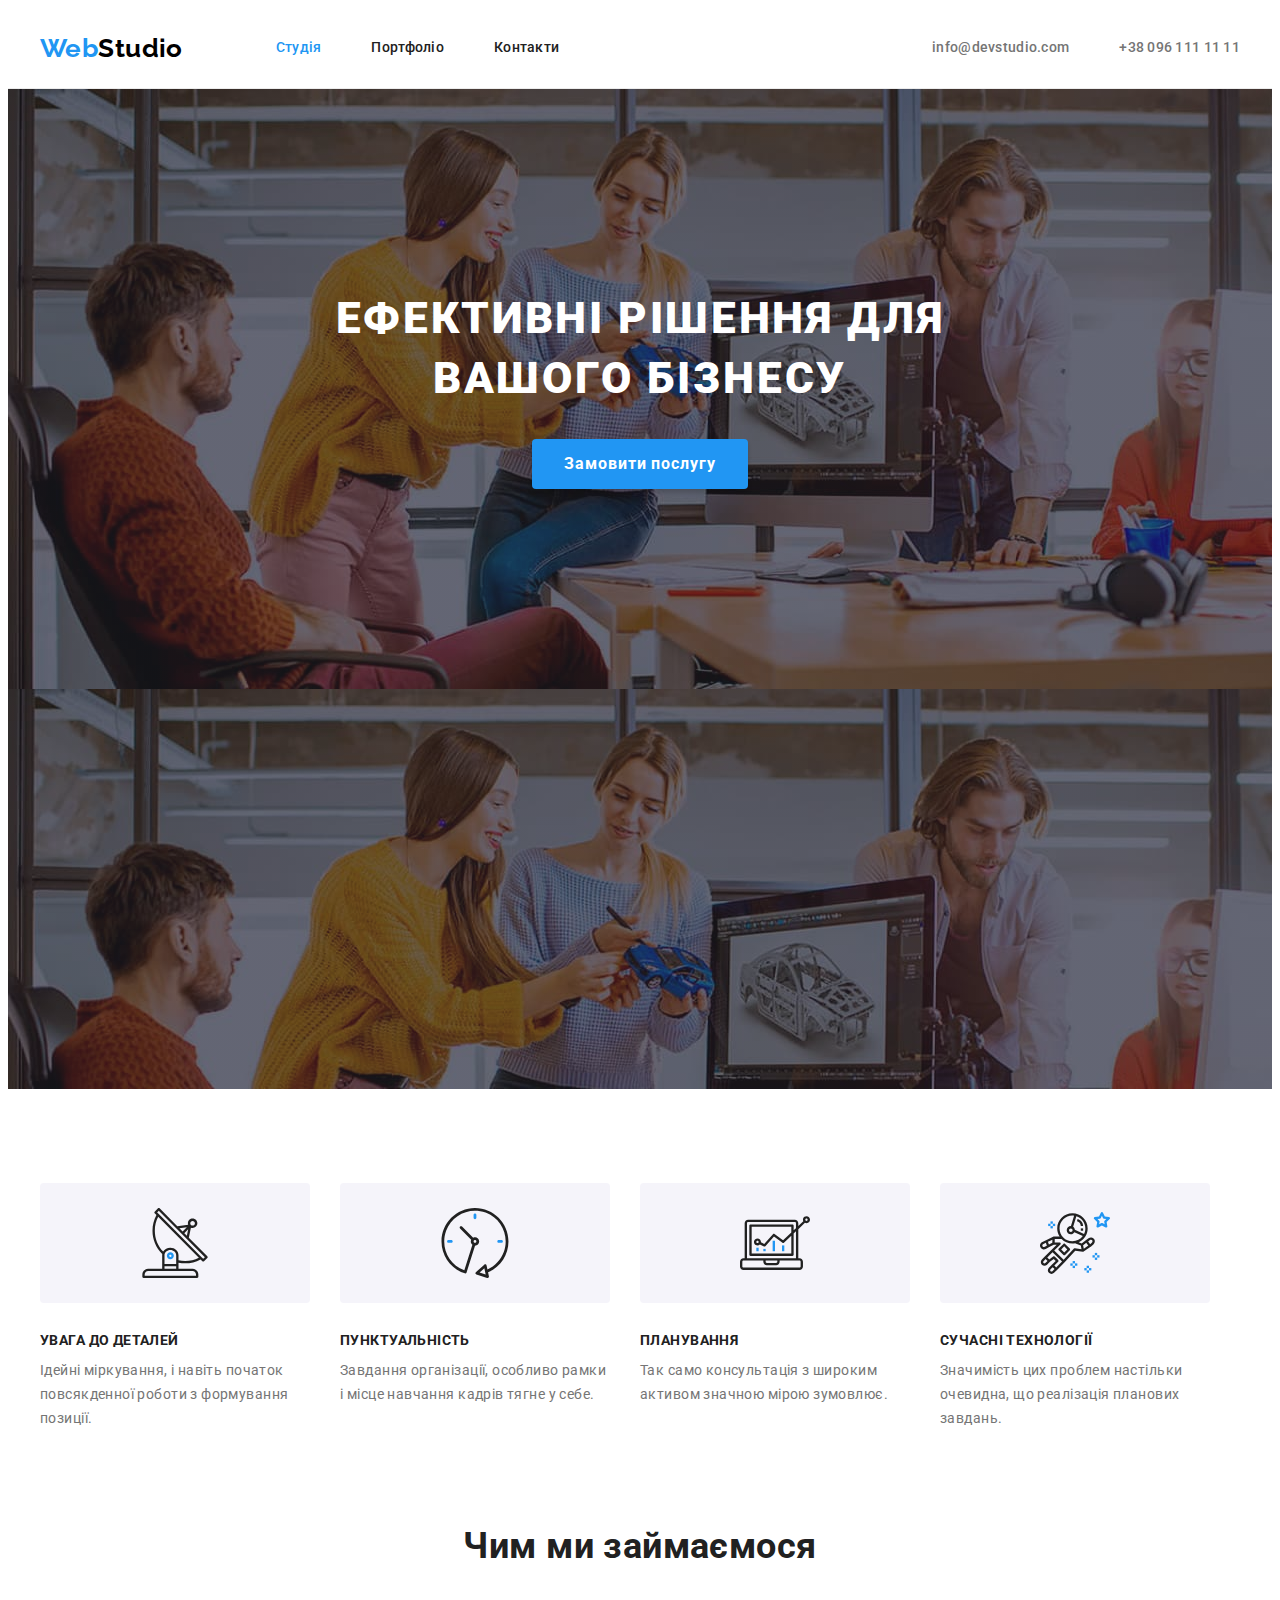
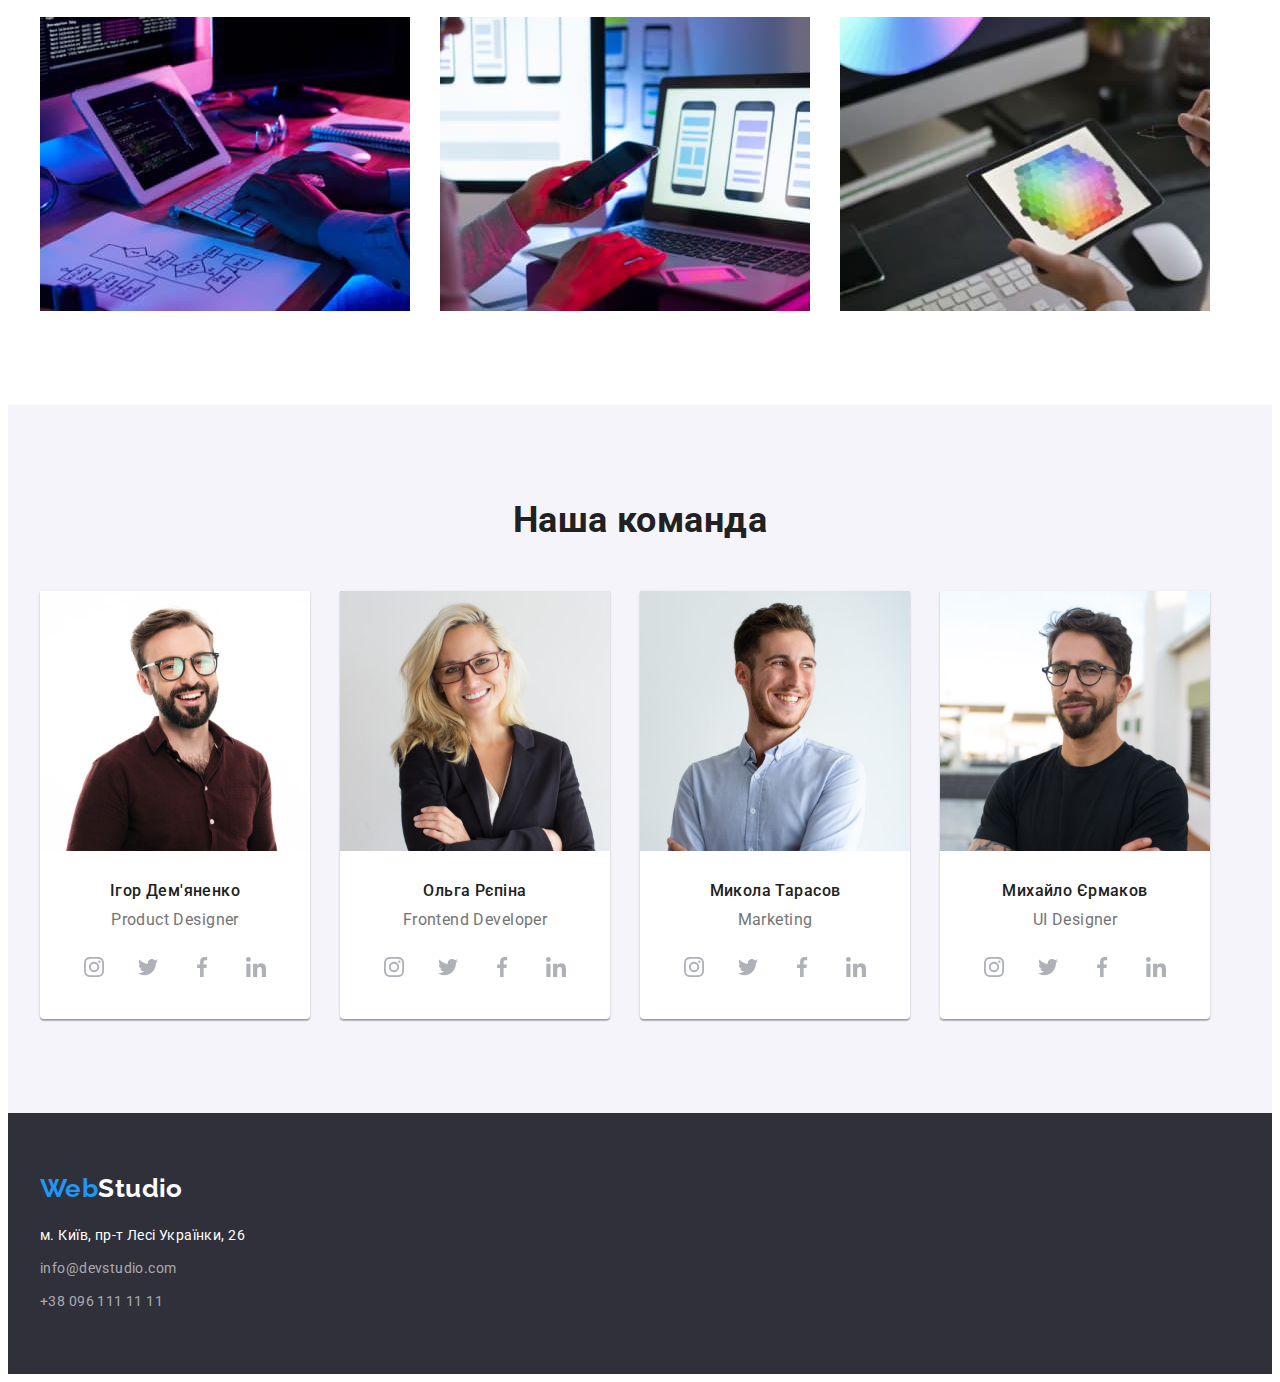
==== index.html @ f14f0160 "icon" ====
<!DOCTYPE html>
<html lang="uk">
  <head>
    <meta charset="UTF-8" />
    <meta http-equiv="X-UA-Compatible" content="IE=edge" />
    <meta name="viewport" content="width=device-width, initial-scale=1.0" />
    <title>Document</title>
    <link rel="preconnect" href="https://fonts.googleapis.com" />
    <link rel="preconnect" href="https://fonts.gstatic.com" crossorigin />
    <link
      href="https://fonts.googleapis.com/css2?family=Raleway:wght@700&family=Roboto:wght@400;500;700;900&display=swap"
      rel="stylesheet"
    />
    <link
      rel="stylesheet"
      href="https://cdnjs.cloudflare.com/ajax/libs/modern-normalize/1.1.0/modern-normalize.min.css"
      integrity="sha512-wpPYUAdjBVSE4KJnH1VR1HeZfpl1ub8YT/NKx4PuQ5NmX2tKuGu6U/JRp5y+Y8XG2tV+wKQpNHVUX03MfMFn9Q=="
      crossorigin="anonymous"
      referrerpolicy="no-referrer"
    />
    <link rel="stylesheet" href="./css/style.css" />
  </head>
  <body>
    <!-- Шапка сайта -->
    <header class="header">
      <div class="container main-nav">
        <a href="./index.html" class="logo link">Web<span class="logo-part">Studio</span></a>
        <nav class="header-navigation">
          <ul class="header-nav list">
            <li class="item"><a href="./index.html" class="nav-link link current">Студія</a></li>
            <li class="item"><a href="./portfolio.html" class="nav-link link">Портфоліо</a></li>
            <li class="item"><a href="" class="nav-link link">Контакти</a></li>
          </ul>
        </nav>
        <ul class="header-contact list">
          <li class="item">
            <a href="mailto:info@devstudio.com" class="link">info@devstudio.com</a>
          </li>
          <li class="item">
            <a href="tel:+380961111111" class="link">+38 096 111 11 11</a>
          </li>
        </ul>
      </div>
    </header>
    <!-- Основний контент -->
    <main>
      <!-- Герой -->
      <section class="section hero">
        <div class="container">
          <h1 class="hero-title">Ефективні рішення для вашого бізнесу</h1>
          <button type="button" class="hero-btn">Замовити послугу</button>
        </div>
      </section>
      <!-- Преимущества -->
      <section class="section advantage">
        <div class="container">
          <h2 class="visually-hidden">Переваги</h2>
          <ul class="list">
            <li class="item">
              <h3 class="advantage-item">Увага до деталей</h3>
              <p class="advantage-text">
                Ідейні міркування, і навіть початок повсякденної роботи з формування позиції.
              </p>
            </li>
            <li class="item">
              <h3 class="advantage-item">Пунктуальність</h3>
              <p class="advantage-text">
                Завдання організації, особливо рамки і місце навчання кадрів тягне у себе.
              </p>
            </li>
            <li class="item">
              <h3 class="advantage-item">Планування</h3>
              <p class="advantage-text">
                Так само консультація з широким активом значною мірою зумовлює.
              </p>
            </li>
            <li class="item">
              <h3 class="advantage-item">Сучасні технології</h3>
              <p class="advantage-text">
                Значимість цих проблем настільки очевидна, що реалізація планових завдань.
              </p>
            </li>
          </ul>
        </div>
      </section>
      <!-- Чим ми займаємося -->
      <section class="section activity">
        <div class="container">
          <h2 class="section-title">Чим ми займаємося</h2>
          <ul class="list">
            <li>
              <img src="./images/box1.jpg" alt="Людина за компьютером пише код " width="370" />
            </li>
            <li>
              <img
                src="./images/box2.jpg"
                alt="Людина за компьютром зі смртфоном розробляє мобільний додаток"
                width="370"
              />
            </li>
            <li>
              <img src="./images/box3.jpg" alt="Людина працює на планшеті" width="370" />
            </li>
          </ul>
        </div>
      </section>
      <!-- Наша команда -->
      <section class="section team">
        <div class="container">
          <h2 class="section-title">Наша команда</h2>
          <ul class="team-list list">
            <li class="team-item">
              <img src="./images/img1.jpg" alt="Фото Ігоря Дем'яненко" width="270" />
              <div class="card">
                <h3 class="team-title">Ігор Дем'яненко</h3>
                <p lang="en" class="team-text">Product Designer</p>
                <ul class="team-soc-list list">
                  <li class="team-soc-item">
                    <a class="team-soc-link" href=""
                      ><svg class="team-soc-icon" width="20" height="20">
                        <use href="./images/symbol-defs.svg#icon-instagram"></use></svg
                    ></a>
                  </li>
                  <li class="team-soc-item">
                    <a class="team-soc-link" href=""
                      ><svg class="team-soc-icon" width="20" height="20">
                        <use href="./images/symbol-defs.svg#icon-twitter"></use></svg
                    ></a>
                  </li>
                  <li class="team-soc-item">
                    <a class="team-soc-link" href=""
                      ><svg class="team-soc-icon" width="20" height="20">
                        <use href="./images/symbol-defs.svg#icon-facebook"></use></svg
                    ></a>
                  </li>
                  <li class="team-soc-item">
                    <a class="team-soc-link" href=""
                      ><svg class="team-soc-icon" width="20" height="20">
                        <use href="./images/symbol-defs.svg#icon-linkedin"></use></svg
                    ></a>
                  </li>
                </ul>
              </div>
            </li>
            <li class="team-item">
              <img src="./images/img2.jpg" alt="Фото Ольга Рєпіна" width="270" />
              <div class="card">
                <h3 class="team-title">Ольга Рєпіна</h3>
                <p lang="en" class="team-text">Frontend Developer</p>
                <ul class="team-soc-list list">
                  <li class="team-soc-item">
                    <a class="team-soc-link" href=""
                      ><svg class="team-soc-icon" width="20" height="20">
                        <use href="./images/symbol-defs.svg#icon-instagram"></use></svg
                    ></a>
                  </li>
                  <li class="team-soc-item">
                    <a class="team-soc-link" href=""
                      ><svg class="team-soc-icon" width="20" height="20">
                        <use href="./images/symbol-defs.svg#icon-twitter"></use></svg
                    ></a>
                  </li>
                  <li class="team-soc-item">
                    <a class="team-soc-link" href=""
                      ><svg class="team-soc-icon" width="20" height="20">
                        <use href="./images/symbol-defs.svg#icon-facebook"></use></svg
                    ></a>
                  </li>
                  <li class="team-soc-item">
                    <a class="team-soc-link" href=""
                      ><svg class="team-soc-icon" width="20" height="20">
                        <use href="./images/symbol-defs.svg#icon-linkedin"></use></svg
                    ></a>
                  </li>
                </ul>
              </div>
            </li>
            <li class="team-item">
              <img src="./images/img3.jpg" alt="Фото Микола Тарасов" width="270" />
              <div class="card">
                <h3 class="team-title">Микола Тарасов</h3>
                <p lang="en" class="team-text">Marketing</p>
                <ul class="team-soc-list list">
                  <li class="team-soc-item">
                    <a class="team-soc-link" href=""
                      ><svg class="team-soc-icon" width="20" height="20">
                        <use href="./images/symbol-defs.svg#icon-instagram"></use></svg
                    ></a>
                  </li>
                  <li class="team-soc-item">
                    <a class="team-soc-link" href=""
                      ><svg class="team-soc-icon" width="20" height="20">
                        <use href="./images/symbol-defs.svg#icon-twitter"></use></svg
                    ></a>
                  </li>
                  <li class="team-soc-item">
                    <a class="team-soc-link" href=""
                      ><svg class="team-soc-icon" width="20" height="20">
                        <use href="./images/symbol-defs.svg#icon-facebook"></use></svg
                    ></a>
                  </li>
                  <li class="team-soc-item">
                    <a class="team-soc-link" href=""
                      ><svg class="team-soc-icon" width="20" height="20">
                        <use href="./images/symbol-defs.svg#icon-linkedin"></use></svg
                    ></a>
                  </li>
                </ul>
              </div>
            </li>
            <li class="team-item">
              <img src="./images/img4.jpg" alt="Фото Михайло Єрмаков" width="270" />
              <div class="card">
                <h3 class="team-title">Михайло Єрмаков</h3>
                <p lang="en" class="team-text">UI Designer</p>
                <ul class="team-soc-list list">
                  <li class="team-soc-item">
                    <a class="team-soc-link" href=""
                      ><svg class="team-soc-icon" width="20" height="20">
                        <use href="./images/symbol-defs.svg#icon-instagram"></use></svg
                    ></a>
                  </li>
                  <li class="team-soc-item">
                    <a class="team-soc-link" href=""
                      ><svg class="team-soc-icon" width="20" height="20">
                        <use href="./images/symbol-defs.svg#icon-twitter"></use></svg
                    ></a>
                  </li>
                  <li class="team-soc-item">
                    <a class="team-soc-link" href=""
                      ><svg class="team-soc-icon" width="20" height="20">
                        <use href="./images/symbol-defs.svg#icon-facebook"></use></svg
                    ></a>
                  </li>
                  <li class="team-soc-item">
                    <a class="team-soc-link" href=""
                      ><svg class="team-soc-icon" width="20" height="20">
                        <use href="./images/symbol-defs.svg#icon-linkedin"></use></svg
                    ></a>
                  </li>
                </ul>
              </div>
            </li>
          </ul>
        </div>
      </section>
    </main>
    <!-- Футер -->
    <footer class="footer">
      <div class="container">
        <a href="./index.html" class="logo link">Web<span class="footer-logo-part">Studio</span></a>
        <address class="footer-addres">
          <ul class="footer-list list">
            <li class="footer-item">
              <a
                href="https://www.google.com/maps/d/u/0/viewer?mid=10uSM3H-mIU3GznYo2szRIEphczw&hl=en_US&ll=50.42732700000001%2C30.538092&z=17"
                target="_blank"
                rel="noopener noreferrer"
                class="link footer-adress"
                >м. Київ, пр-т Лесі Українки, 26</a
              >
            </li>
            <li class="footer-item">
              <a href="mailto:info@devstudio.com" class="link footer-mail">info@devstudio.com</a>
            </li>
            <li class="footer-item">
              <a href="tel:+380961111111" class="link footer-tel">+38 096 111 11 11</a>
            </li>
          </ul>
        </address>
      </div>
    </footer>
  </body>
</html>
---- css/style.css ----
:root {
  --primary-text-color: #212121;
  --text-color: #757575;
  --accent-color: #2196f3;
  --primary-white-color: #ffffff;
  --main-background: #ffffff;
  --page-background: #2f303a;
  --secondary-background: #f5f4fa;
  --logo-part-color: #000000;
  --background-button: #188ce8;
}

body {
  font-family: Roboto, sans-serif;
  font-size: 14px;
  letter-spacing: 0.03em;
  color: var(--primary-text-color);
  background: var(--main-background-);
}

/* Сброс */

h1,
h2,
h3,
h4,
h5,
h6,
p,
ul {
  margin: 0;
}

ul {
  padding-left: 0;
}
img {
  display: block;
  max-width: 100%;
  height: auto;
}

address {
  font-style: normal;
}

button {
  display: block;
  cursor: pointer;
  border: none;
  border-radius: 4px;
}

.section {
  padding-top: 94px;
  padding-bottom: 94px;
}

.container {
  width: 1200px;
  padding: 0 15px;
  margin: 0 auto;
  /* outline: 2px solid red; */
}

.link {
  text-decoration: none;
  //color: inherit;
}
.list {
  list-style: none;
  padding-left: 0;
  margin: 0;
}

/* Header */
.header {
  border-bottom: 1px solid #ececec;
}

.main-nav {
  display: flex;
  align-items: center;
}

.logo {
  font-family: 'Raleway';
  font-weight: 700;
  font-size: 26px;
  line-height: 1.19;
  color: var(--accent-color);
}
.logo-part {
  color: var(--logo-part-color);
}

.header-navigation {
  margin-left: 93px;
}

.header-nav {
  display: flex;
}

.nav-link {
  display: block;
  padding-top: 32px;
  padding-bottom: 32px;
  font-family: inherit;
  font-weight: 500;
  font-size: 14px;
  line-height: 1.14;
  letter-spacing: 0.02em;
  color: var(--primary-text-color);
}

.header-nav .item + .item {
  margin-left: 50px;
}

.nav-link:hover,
.nav-link:focus {
  color: var(--accent-color);
}
.header-contact .link:hover,
.header-contact .link:focus {
  color: var(--accent-color);
}

.current {
  color: var(--accent-color);
}

.header-contact {
  display: flex;
  margin-left: auto;
}

.header-contact .item + .item {
  margin-left: 50px;
}

.header-contact .link {
  display: block;
  padding-top: 32px;
  padding-bottom: 32px;
  font-family: inherit;
  font-weight: 500;
  /* font-size: 14px; */
  line-height: 1.14;
  letter-spacing: 0.02em;
  color: var(--text-color);
}
/* Hero */
.hero {
  max-width: 1600px;
  height: 600px;
  margin-left: auto;
  margin-right: auto;

  padding-top: 200px;
  padding-bottom: 200px;

  background: var(--page-background);
  background-image: linear-gradient(rgba(47, 48, 58, 0.4), rgba(47, 48, 58, 0.4)),
    url(../images/hero-background.jpg);

  text-align: center;
}

.hero-title {
  margin-right: auto;
  margin-left: auto;
  font-weight: 900;
  font-size: 44px;
  line-height: 1.36;
  text-align: center;
  letter-spacing: 0.06em;
  text-transform: uppercase;
  color: var(--primary-white-color);
  margin-bottom: 30px;
  max-width: 696px;
}
.hero-btn {
  margin-right: auto;
  margin-left: auto;
  font-family: inherit;
  font-weight: 700;
  font-size: 16px;
  line-height: 1.88;
  display: flex;
  align-items: center;
  text-align: center;
  letter-spacing: 0.06em;
  color: var(--primary-white-color);
  background: var(--accent-color);
  cursor: pointer;
  box-shadow: 0px 4px 4px rgba(0, 0, 0, 0.15);
  border-radius: 4px;
  border-style: none;
  padding: 10px 32px;
}

.hero-btn:hover,
.hero-btn:focus {
  background-color: var(--background-button);
}

/* Main */
.section-title {
  font-weight: 700;
  font-size: 36px;
  line-height: 1.17x;
  text-align: center;
  color: var(--primary-text-color);
  /* padding-top: 94px; */
  margin-bottom: 50px;
}

/* Преимущества */
.advantage {
  padding-top: 94px;
  padding-bottom: 94px;
}

.visually-hidden {
  position: absolute;
  white-space: nowrap;
  width: 1px;
  height: 1px;
  overflow: hidden;
  border: 0;
  padding: 0;
  clip: rect(0 0 0 0);
  clip-path: inset(50%);
  margin: -1px;
}

.advantage .list {
  display: flex;
  gap: 30px;
}

.advantage .item {
  max-width: 270px;
}

.advantage .item::before {
  display: block;
  content: '';
  height: 120px;
  /* outline: 2px solid red; */
  background: #f5f4fa;
  background-position: center;
  background-size: contain;
  border-radius: 4px;
  margin-bottom: 30px;
}

.advantage .item:nth-child(1)::before {
  background-image: url(..//images/advantage1.svg);
}

.advantage .item:nth-child(2)::before {
  background-image: url(..//images/advantage2.svg);
}

.advantage .item:nth-child(3)::before {
  background-image: url(..//images/advantage3.svg);
}

.advantage .item:nth-child(4)::before {
  background-image: url(..//images/advantage4.svg);
}

.advantage-item {
  font-weight: 700;
  font-size: 14px;
  line-height: 1.14;
  text-transform: uppercase;
  color: var(--primary-text-color);
  margin-bottom: 10px;
}

.advantage-text {
  /* font-size: 14px; */
  line-height: 1.71;
  color: var(--text-color);
}

/* Чим ми займаємось */

.activity {
  padding-top: 0;
}
.activity .list {
  display: flex;
  gap: 30px;
}

/* Наша команда */

.team {
  background-color: var(--secondary-background);
  padding-top: 94px;
  padding-bottom: 94px;
}

.team-list {
  display: flex;
  gap: 30px;
}

.team-item {
  background-color: var(--main-background);
  box-shadow: 0px 1px 3px rgba(0, 0, 0, 0.12), 0px 1px 1px rgba(0, 0, 0, 0.14),
    0px 2px 1px rgba(0, 0, 0, 0.2);
  border-radius: 0px 0px 4px 4px;
}
.team-title {
  font-weight: 500;
  font-size: 16px;
  line-height: 1.19;
  text-align: center;
  color: var(--primary-text-color);
  margin-bottom: 10px;
}
.team-text {
  font-size: 16px;
  line-height: 1.19;
  text-align: center;
  color: var(--text-color);
  margin-bottom: 16px;
}

.card {
  padding-top: 30px;
  padding-bottom: 30px;
}

.team-soc-list {
  display: flex;
  
  /* width: 206px; */
  justify-content: center;
  gap: 10px;
  margin-right: 32px;
  margin-left: 32px;
}

.team-soc-link {
  width: 44px;
  height: 44px;
  border-radius: 50%;
  /* background-color: red; */
  display: flex;
  align-items: center;
  justify-content: center;
  color: #AFB1B8;
  
}

.team-soc-icon {
  fill: currentColor;
}

.team-soc-link:hover,
.team-soc-link:focus {
  color: var(--primary-white-color);
  background-color: var(--accent-color);
}

/* Футер */
.footer {
  background: var(--page-background);
  padding-top: 60px;
  padding-bottom: 60px;
}

.footer-logo-part {
  color: var(--primary-white-color);
}

.footer-addres {
  margin-top: 20px;
}

.footer-list a:hover,
.footer-list a:focus {
  color: var(--accent-color);
}

.footer-adress {
  font-family: inherit;
  line-height: 1.71;
  color: var(--primary-white-color);
}

.footer-item:not(:last-child) {
  margin-bottom: 9px;
}

.footer-mail,
.footer-tel {
  font-family: inherit;
  font-style: normal;
  line-height: 1.71;
  color: rgba(255, 255, 255, 0.6);
}

/* -------Портфоліо-------- */

.portfolio {
  padding-top: 94px;
  padding-bottom: 94px;
}

.portfolio-nav-galary .list {
  display: flex;
}

.list-btn {
  justify-content: center;
  gap: 8px;
  margin-bottom: 50px;
}

.list-galary {
  flex-wrap: wrap;
  padding-right: 0;
}

/* .portfolio-nav-btn .list {
  display: flex;
  justify-content: center;
  gap: 8px;
} */

/* .portfolio-nav-btn {
  padding-bottom: 50px;
} */

/* .portfolio-galary .list {
  display: flex;
  flex-wrap: wrap;
  padding-right: 0;
} */

.list-galary .item {
  width: calc((100% - 60px) / 3);
  margin-right: 30px;
  margin-bottom: 30px;
}
.list-galary .item:nth-child(3n) {
  margin-right: 0;
}

.list-galary .item:nth-last-child(-n + 3) {
  margin-bottom: 0;
}

.portfolio-item {
  margin-bottom: 4px;
  font-weight: 700;
  font-size: 18px;
  line-height: 2;
  letter-spacing: 0.06em;
  color: var(--primary-text-color);
}

.portfolio-text {
  font-size: 16px;
  line-height: 1.88;
  color: var(--text-color);
}

.portfolio-btn {
  font-family: inherit;
  font-weight: 500;
  font-size: 16px;
  line-height: 1.62;
  letter-spacing: 0.03em;
  text-align: center;
  color: var(--primary-text-color);
  background-color: var(--secondary-background);
  cursor: pointer;
  border-style: none;
  border-radius: 4px;
  padding: 6px 22px;
}

.portfolio-btn:hover,
.portfolio-btn:focus {
  background-color: var(--accent-color);
  color: var(--primary-white-color);
}
.portfolio-card {
  padding: 20px 24px;
  border-right: 1px solid #eeeeee;
  border-bottom: 1px solid #eeeeee;
  border-left: 1px solid #eeeeee;
  /* border: 1px solid #eeeeee; */
}
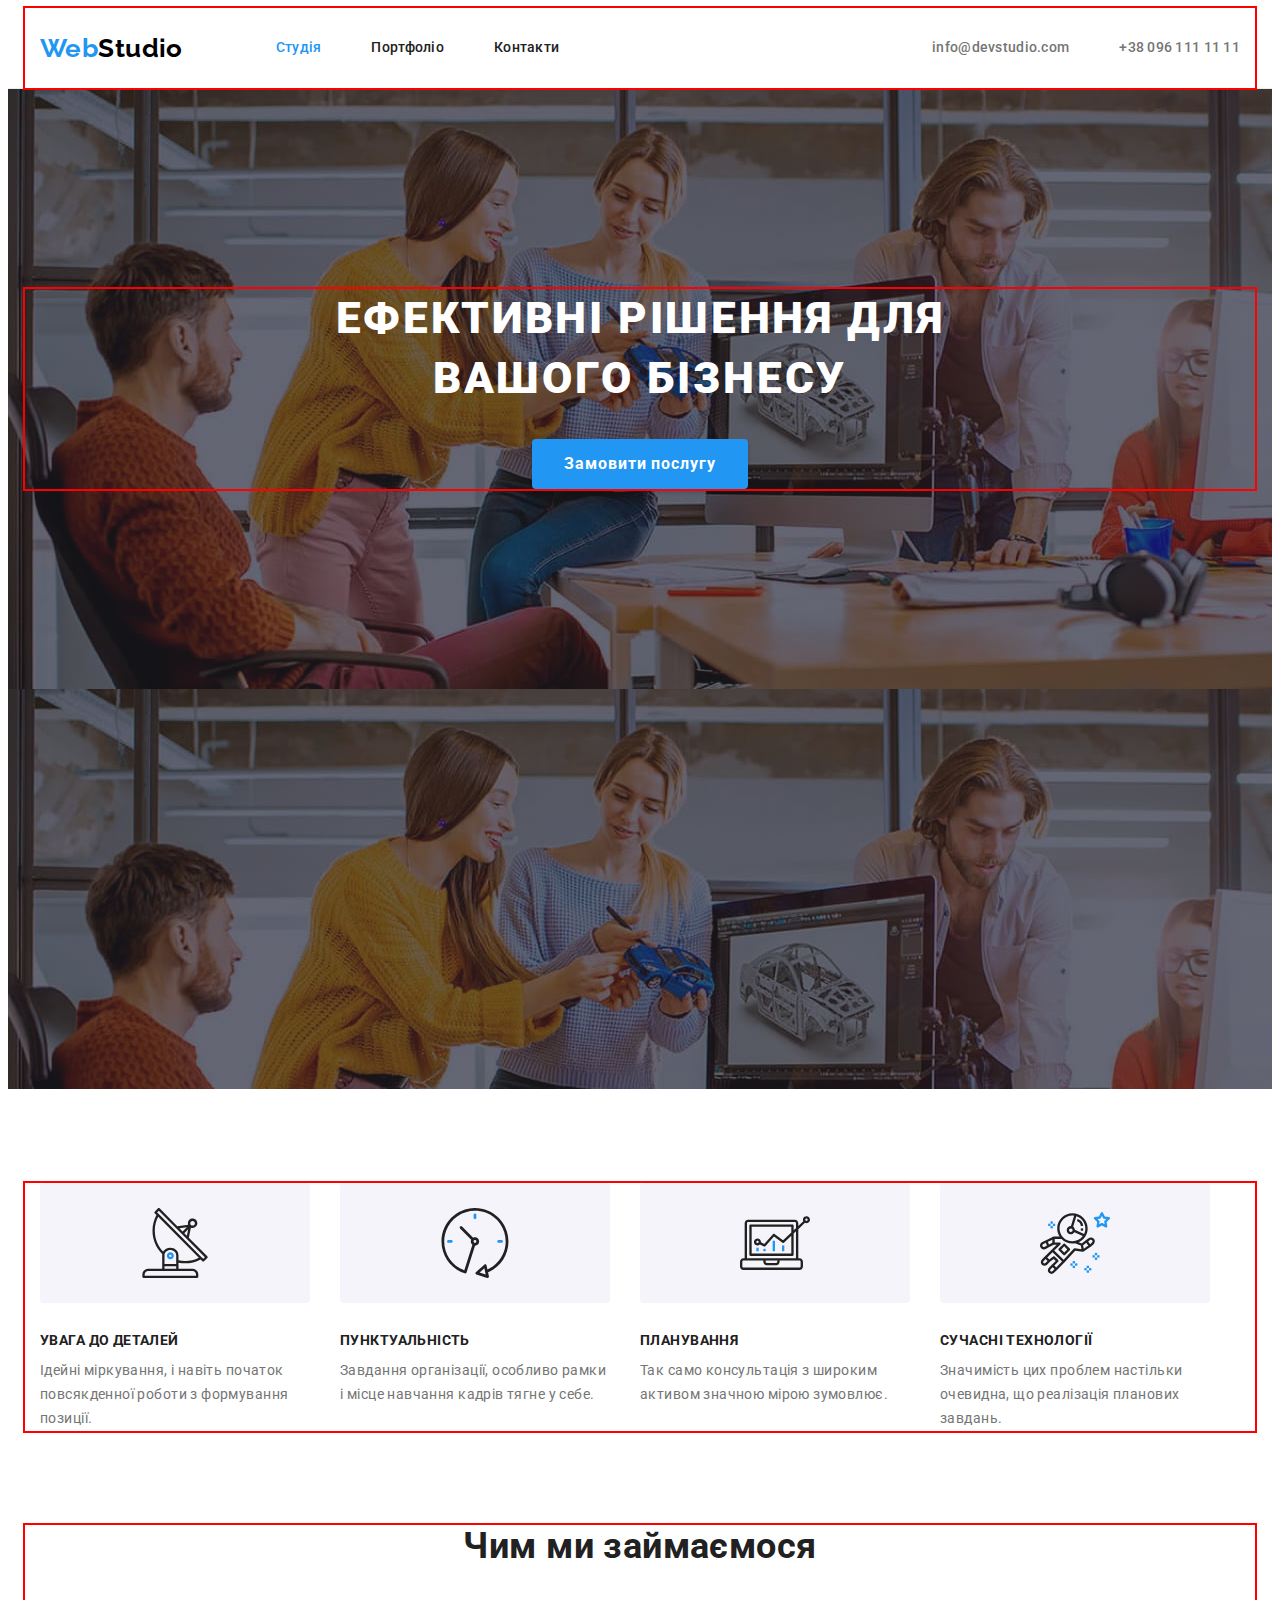
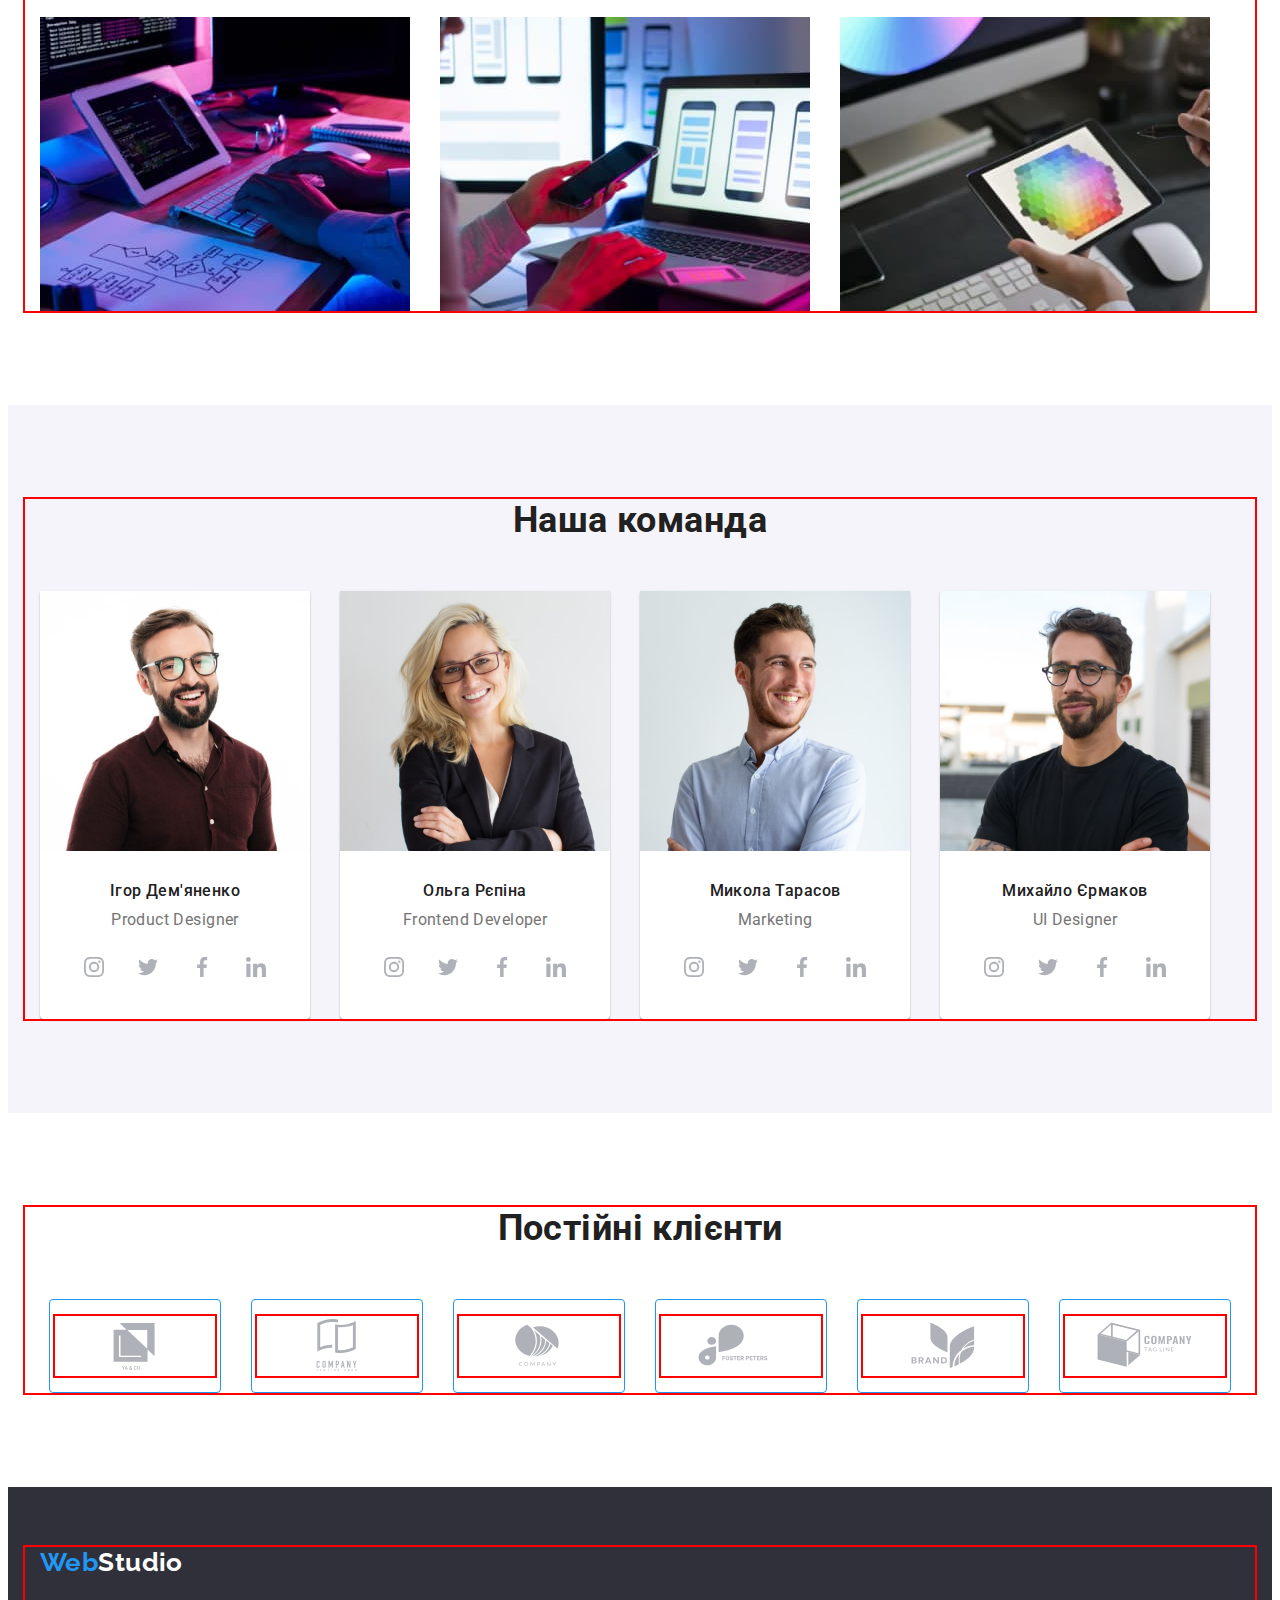
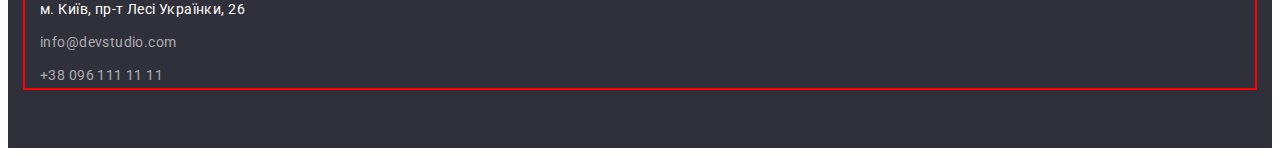
==== commit acf4dc92: "аа" ====
--- a/index.html
+++ b/index.html
@@ -244,6 +244,21 @@
           </ul>
         </div>
       </section>
+      <!-- Постійні клієнти -->
+      <section class="client section">
+        <div class="container">
+          <h2 class="section-title">Постійні клієнти</h2>
+          <ul class="client-list list">
+            <li class="client-item"><a class="client-link" href=""><svg class="client-icon" width="160" height="60"><use href="./images/symbol-defs.svg#icon-client1"</use></svg></a></li>
+            <li class="client-item"><a class="client-link" href=""><svg class="client-icon" width="160" height="60"><use href="./images/symbol-defs.svg#icon-client2"</use></svg></a></li>
+            <li class="client-item"><a class="client-link" href=""><svg class="client-icon" width="160" height="60"><use href="./images/symbol-defs.svg#icon-client3"</use></svg></a></li>
+            <li class="client-item"><a class="client-link" href=""><svg class="client-icon" width="160" height="60"><use href="./images/symbol-defs.svg#icon-client4"</use></svg></a></li>
+            <li class="client-item"><a class="client-link" href=""><svg class="client-icon" width="160" height="60"><use href="./images/symbol-defs.svg#icon-client5"</use></svg></a></li>
+            <li class="client-item"><a class="client-link" href=""><svg class="client-icon" width="160" height="60"><use href="./images/symbol-defs.svg#icon-client6"</use></svg></a></li>
+          </ul>
+        </div>
+
+      </section>
     </main>
     <!-- Футер -->
     <footer class="footer">
--- a/css/style.css
+++ b/css/style.css
@@ -60,7 +60,7 @@
   width: 1200px;
   padding: 0 15px;
   margin: 0 auto;
-  /* outline: 2px solid red; */
+  outline: 2px solid red;
 }
 
 .link {
@@ -125,6 +125,7 @@
 .header-contact .link:hover,
 .header-contact .link:focus {
   color: var(--accent-color);
+  text-decoration: underline;
 }
 
 .current {
@@ -340,7 +341,7 @@
 
 .team-soc-list {
   display: flex;
-  
+
   /* width: 206px; */
   justify-content: center;
   gap: 10px;
@@ -356,8 +357,7 @@
   display: flex;
   align-items: center;
   justify-content: center;
-  color: #AFB1B8;
-  
+  color: #afb1b8;
 }
 
 .team-soc-icon {
@@ -368,6 +368,37 @@
 .team-soc-link:focus {
   color: var(--primary-white-color);
   background-color: var(--accent-color);
+}
+
+/* Постійні клієнти */
+
+.client-list {
+  display: flex;
+  justify-content: center;
+  gap: 30px;
+  
+}
+
+.client-item {
+  
+}
+
+.client-link {
+  display: flex;
+  width: 170px;
+  height: 92px;
+  border: 1px solid #2196f3;
+  border-radius: 4px;
+  align-items: center;
+  justify-content: center;
+  color: #afb1b8;
+  
+  
+}
+
+.client-icon {
+  fill: currentColor;
+  outline: 2px solid red;
 }
 
 /* Футер */
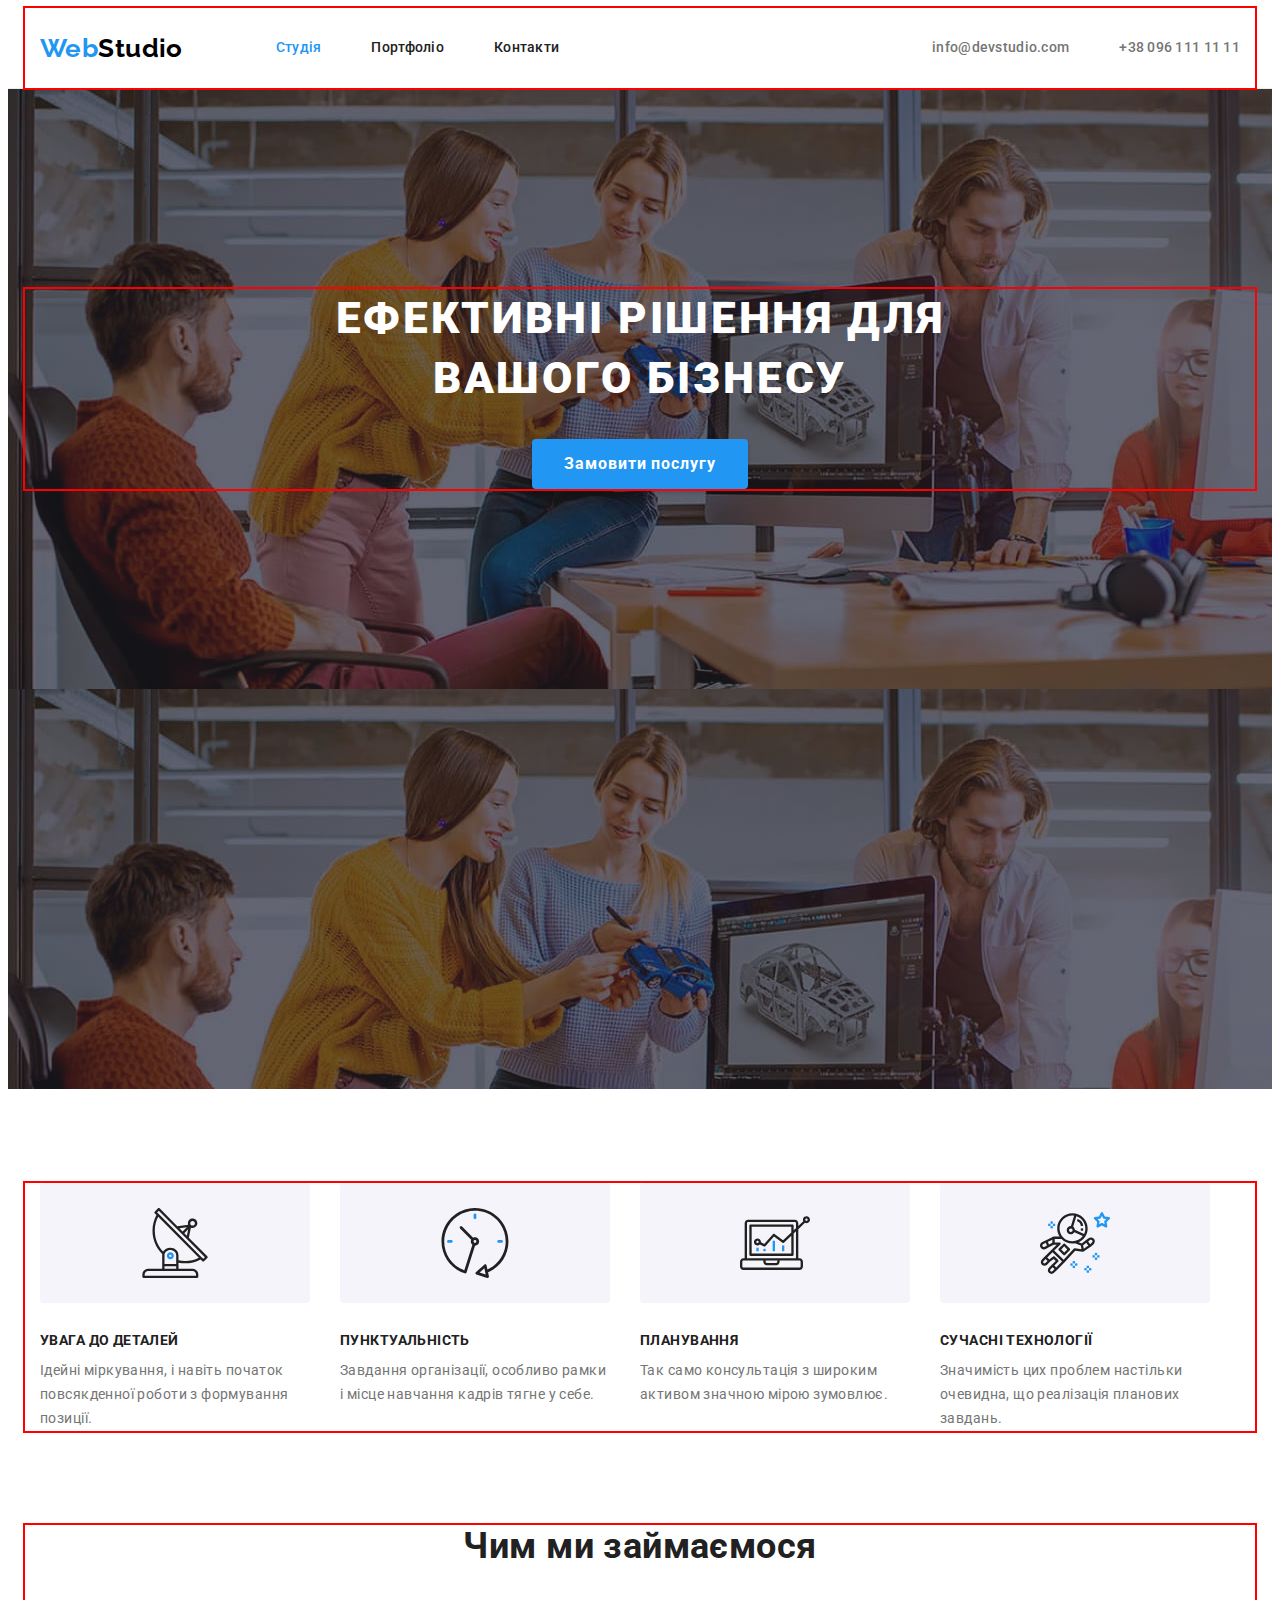
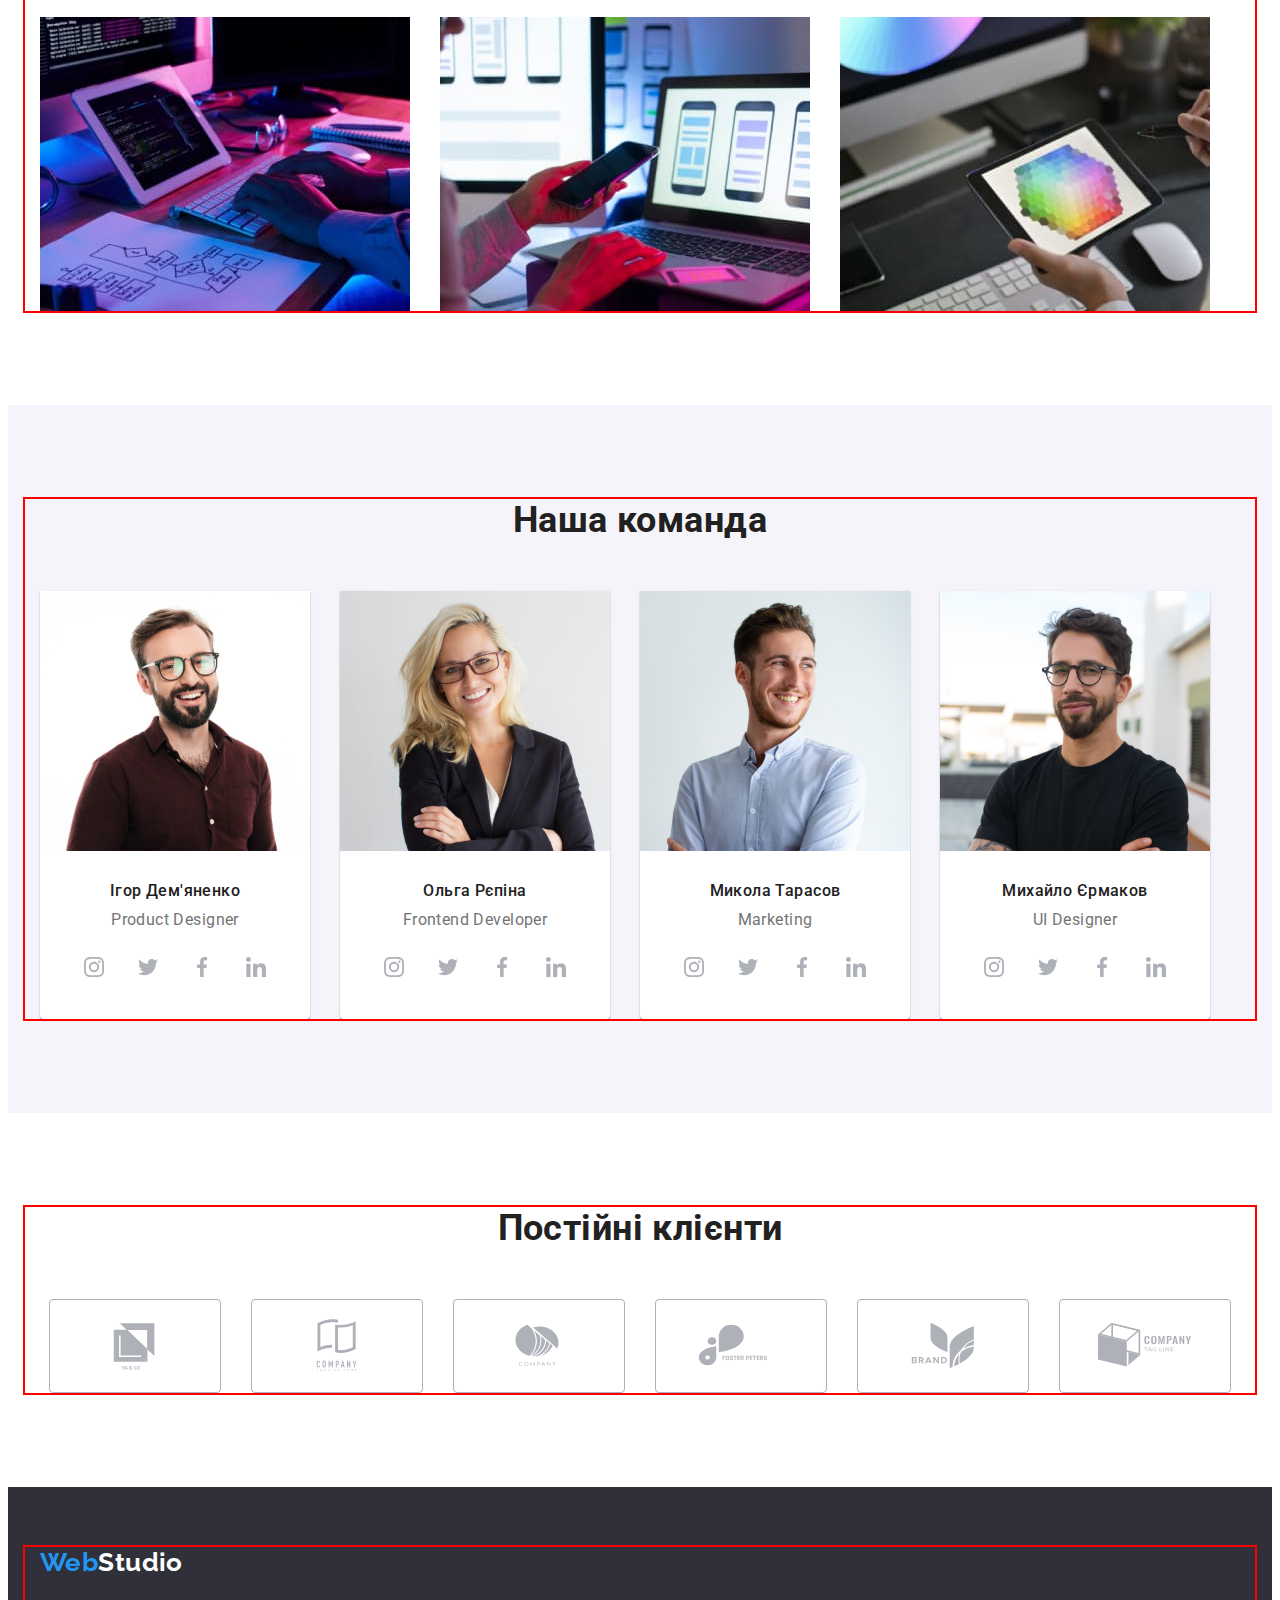
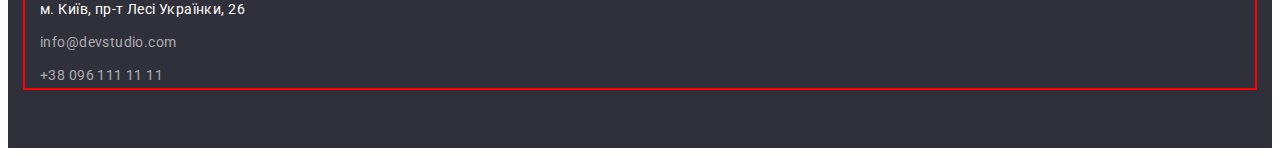
==== commit e7012b69: "client" ====
--- a/index.html
+++ b/index.html
@@ -249,12 +249,12 @@
         <div class="container">
           <h2 class="section-title">Постійні клієнти</h2>
           <ul class="client-list list">
-            <li class="client-item"><a class="client-link" href=""><svg class="client-icon" width="160" height="60"><use href="./images/symbol-defs.svg#icon-client1"</use></svg></a></li>
-            <li class="client-item"><a class="client-link" href=""><svg class="client-icon" width="160" height="60"><use href="./images/symbol-defs.svg#icon-client2"</use></svg></a></li>
-            <li class="client-item"><a class="client-link" href=""><svg class="client-icon" width="160" height="60"><use href="./images/symbol-defs.svg#icon-client3"</use></svg></a></li>
-            <li class="client-item"><a class="client-link" href=""><svg class="client-icon" width="160" height="60"><use href="./images/symbol-defs.svg#icon-client4"</use></svg></a></li>
-            <li class="client-item"><a class="client-link" href=""><svg class="client-icon" width="160" height="60"><use href="./images/symbol-defs.svg#icon-client5"</use></svg></a></li>
-            <li class="client-item"><a class="client-link" href=""><svg class="client-icon" width="160" height="60"><use href="./images/symbol-defs.svg#icon-client6"</use></svg></a></li>
+            <li class="client-item"><a class="client-link" href=""><svg class="client-icon" width="106" height="60"><use href="./images/symbol-defs.svg#icon-client1"</use></svg></a></li>
+            <li class="client-item"><a class="client-link" href=""><svg class="client-icon" width="106" height="60"><use href="./images/symbol-defs.svg#icon-client2"</use></svg></a></li>
+            <li class="client-item"><a class="client-link" href=""><svg class="client-icon" width="106" height="60"><use href="./images/symbol-defs.svg#icon-client3"</use></svg></a></li>
+            <li class="client-item"><a class="client-link" href=""><svg class="client-icon" width="106" height="60"><use href="./images/symbol-defs.svg#icon-client4"</use></svg></a></li>
+            <li class="client-item"><a class="client-link" href=""><svg class="client-icon" width="106" height="60"><use href="./images/symbol-defs.svg#icon-client5"</use></svg></a></li>
+            <li class="client-item"><a class="client-link" href=""><svg class="client-icon" width="106" height="60"><use href="./images/symbol-defs.svg#icon-client6"</use></svg></a></li>
           </ul>
         </div>
 
--- a/css/style.css
+++ b/css/style.css
@@ -387,18 +387,22 @@
   display: flex;
   width: 170px;
   height: 92px;
-  border: 1px solid #2196f3;
+  border: 1px solid #AFB1B8;
   border-radius: 4px;
   align-items: center;
   justify-content: center;
   color: #afb1b8;
-  
-  
 }
 
 .client-icon {
   fill: currentColor;
-  outline: 2px solid red;
+  /* outline: 2px solid red; */
+}
+
+.client-link:hover,
+.client-link:focus {
+  color: var(--accent-color);
+  border: 1px solid var(--accent-color);
 }
 
 /* Футер */
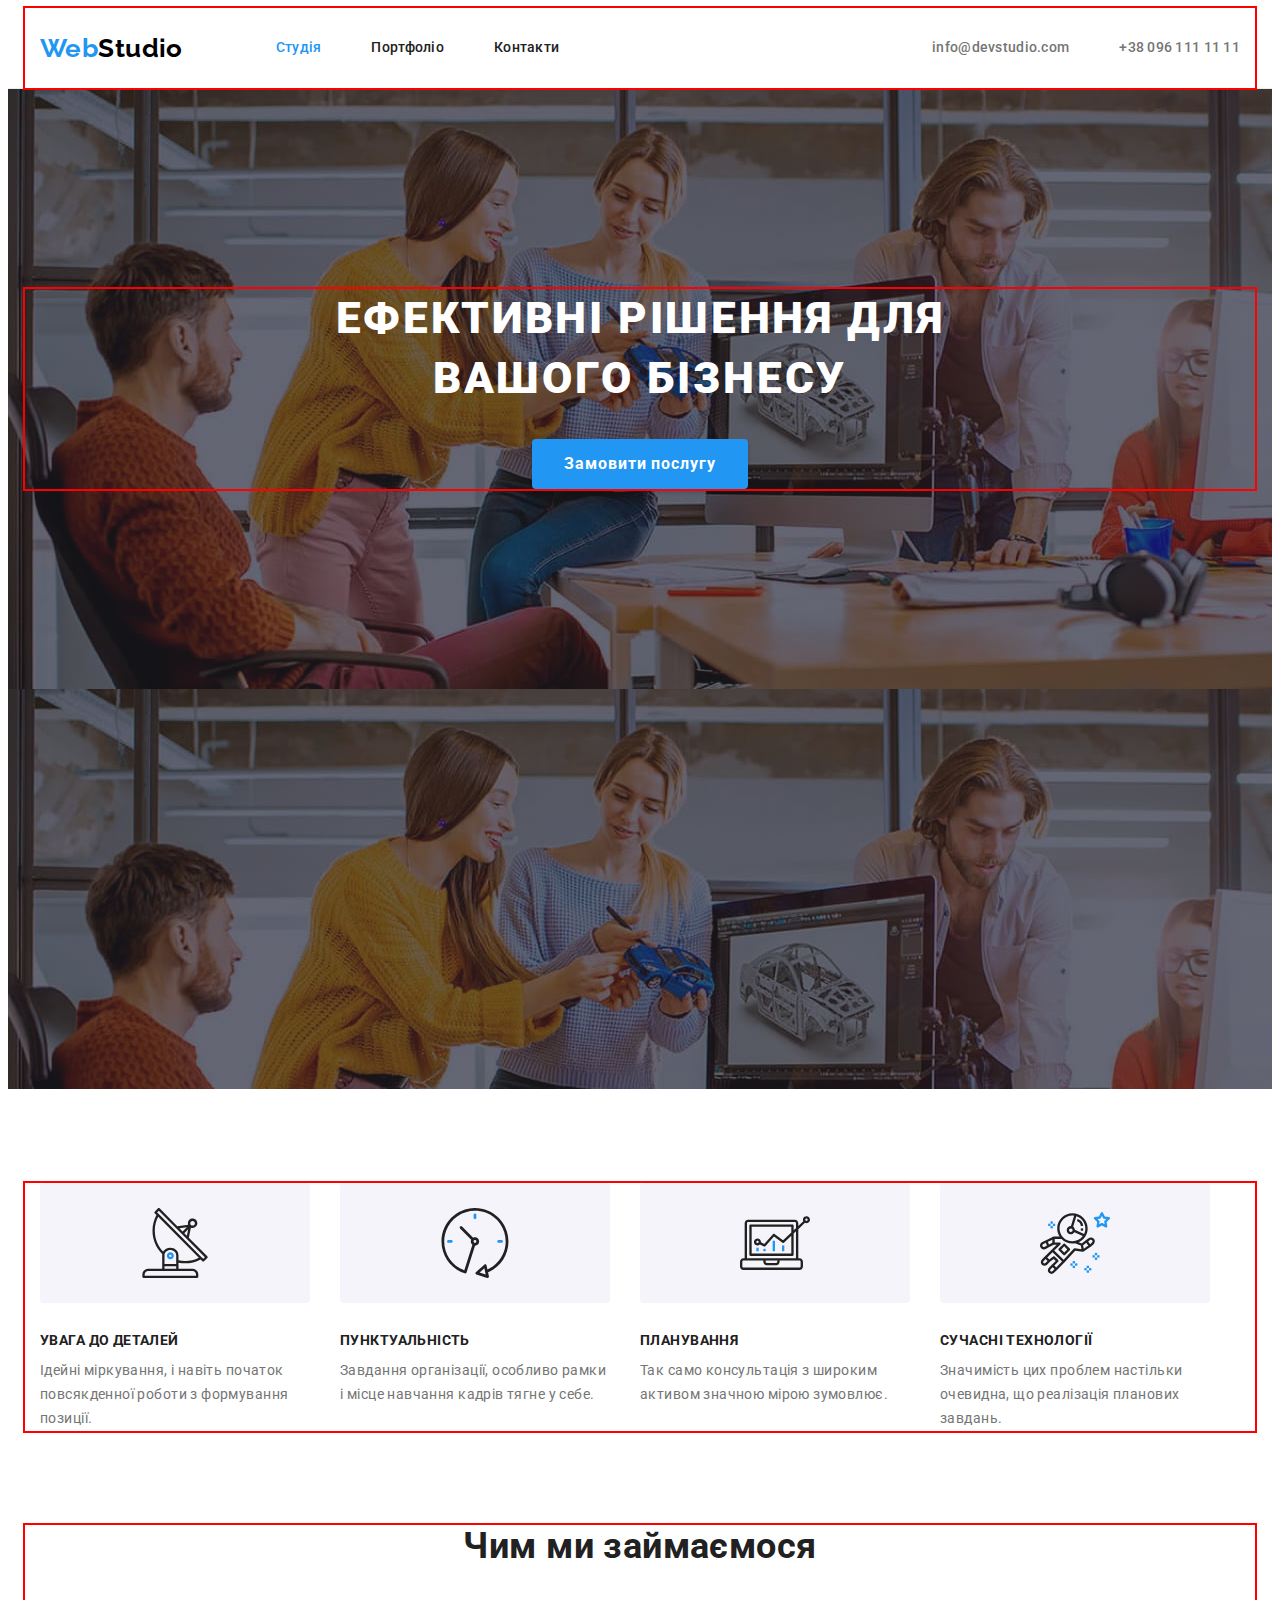
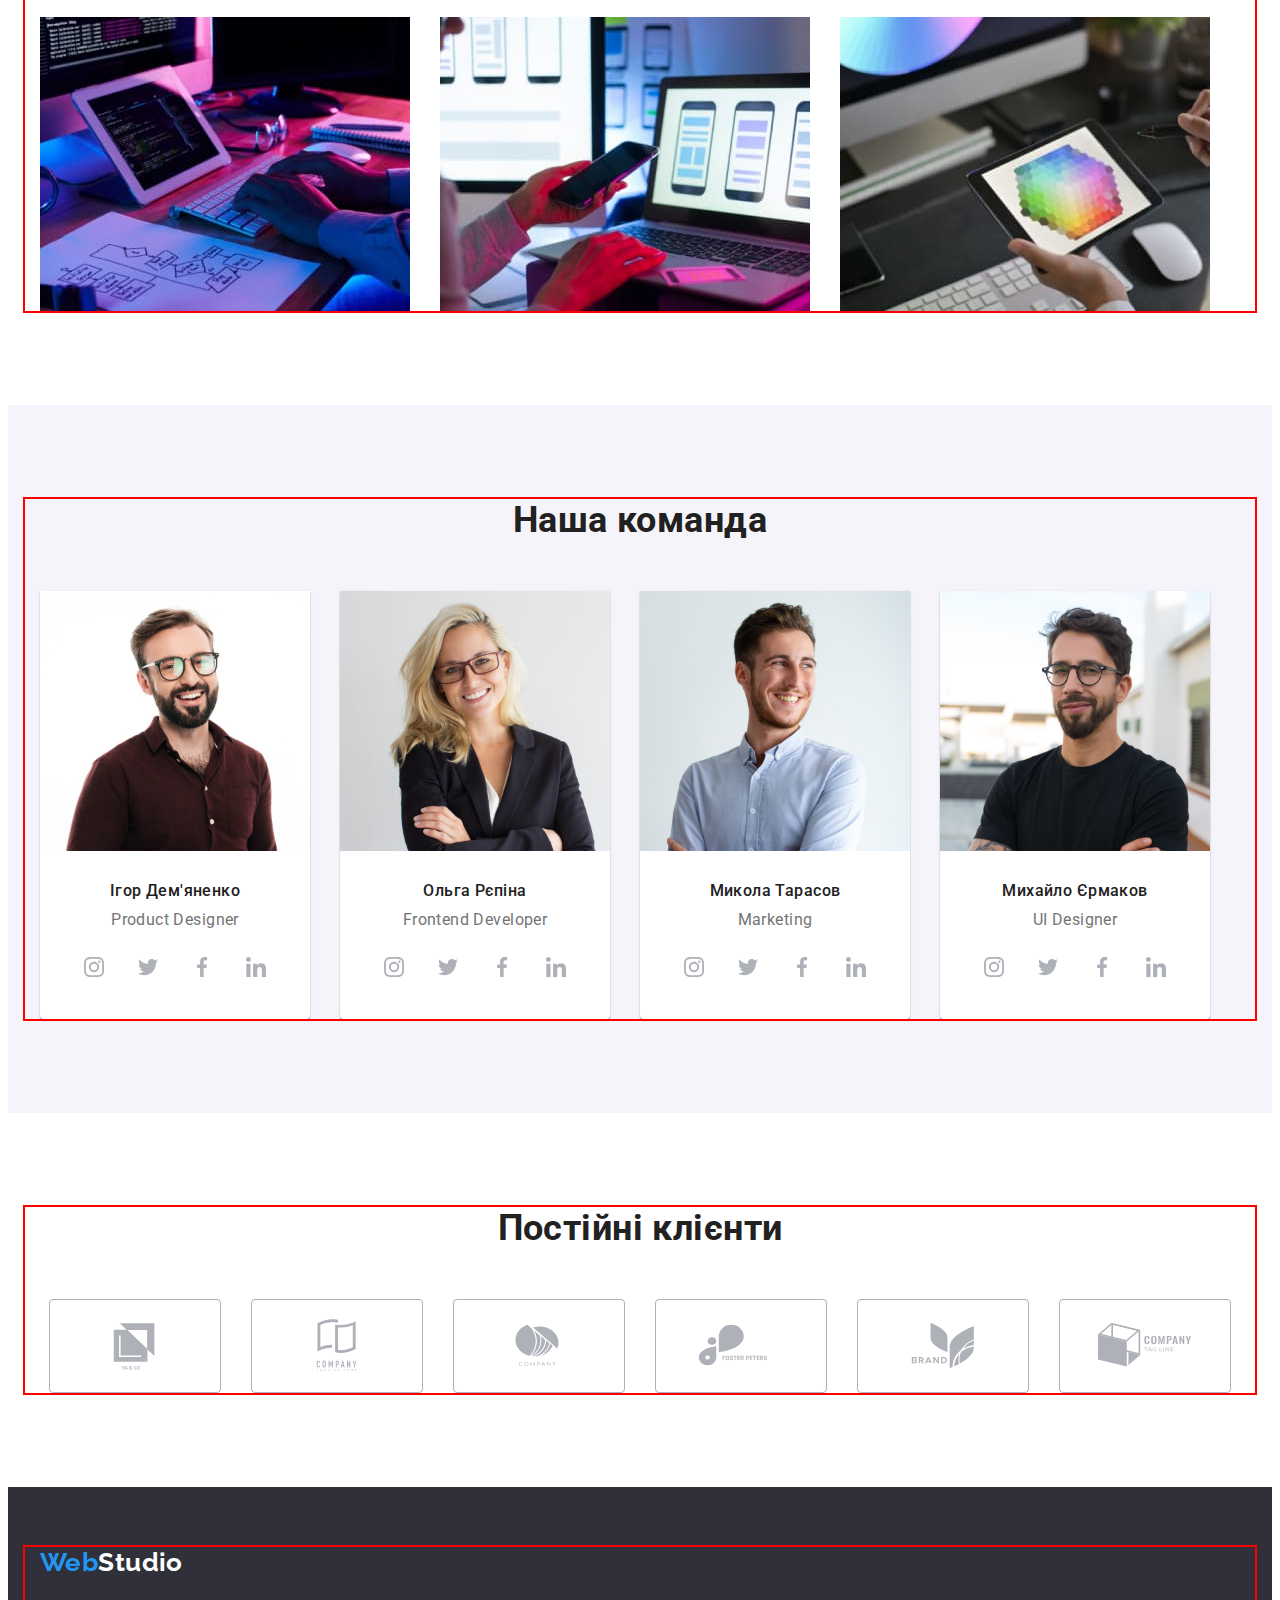
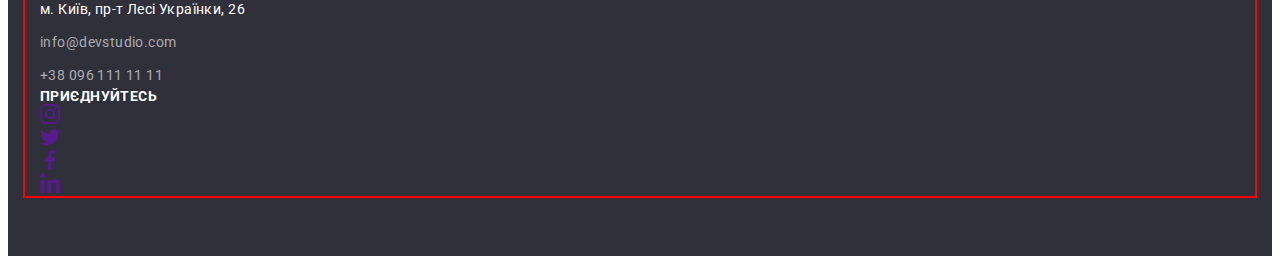
==== commit 592b6e0b: "uppdate" ====
--- a/index.html
+++ b/index.html
@@ -283,6 +283,15 @@
             </li>
           </ul>
         </address>
+        <div class="join">
+          <h3 class="join-title">Приєднуйтесь</h3>
+          <ul class="join-list list">
+            <li class="join-item"><a class="join-link" href=""><svg class="client-icon" width="20" height="20"><use href="./images/symbol-defs.svg#icon-instagram"</use></svg></a></li>
+            <li class="join-item"><a class="join-link" href=""><svg class="client-icon" width="20" height="20"><use href="./images/symbol-defs.svg#icon-twitter"</use></svg></a></li>
+            <li class="join-item"><a class="join-link" href=""><svg class="client-icon" width="20" height="20"><use href="./images/symbol-defs.svg#icon-facebook"</use></svg></a></li>
+            <li class="join-item"><a class="join-link" href=""><svg class="client-icon" width="20" height="20"><use href="./images/symbol-defs.svg#icon-linkedin"</use></svg></a></li>
+          </ul>
+        </div>
       </div>
     </footer>
   </body>
--- a/css/style.css
+++ b/css/style.css
@@ -396,7 +396,6 @@
 
 .client-icon {
   fill: currentColor;
-  /* outline: 2px solid red; */
 }
 
 .client-link:hover,
@@ -443,6 +442,26 @@
   color: rgba(255, 255, 255, 0.6);
 }
 
+.join {
+
+}
+
+.join-title {
+  font-weight: 700;
+font-size: 14px;
+line-height: 16px;
+letter-spacing: 0.03em;
+text-transform: uppercase;
+color: #FFFFFF;
+}
+
+.join-list {
+
+}
+
+.join-link {
+  
+}
 /* -------Портфоліо-------- */
 
 .portfolio {
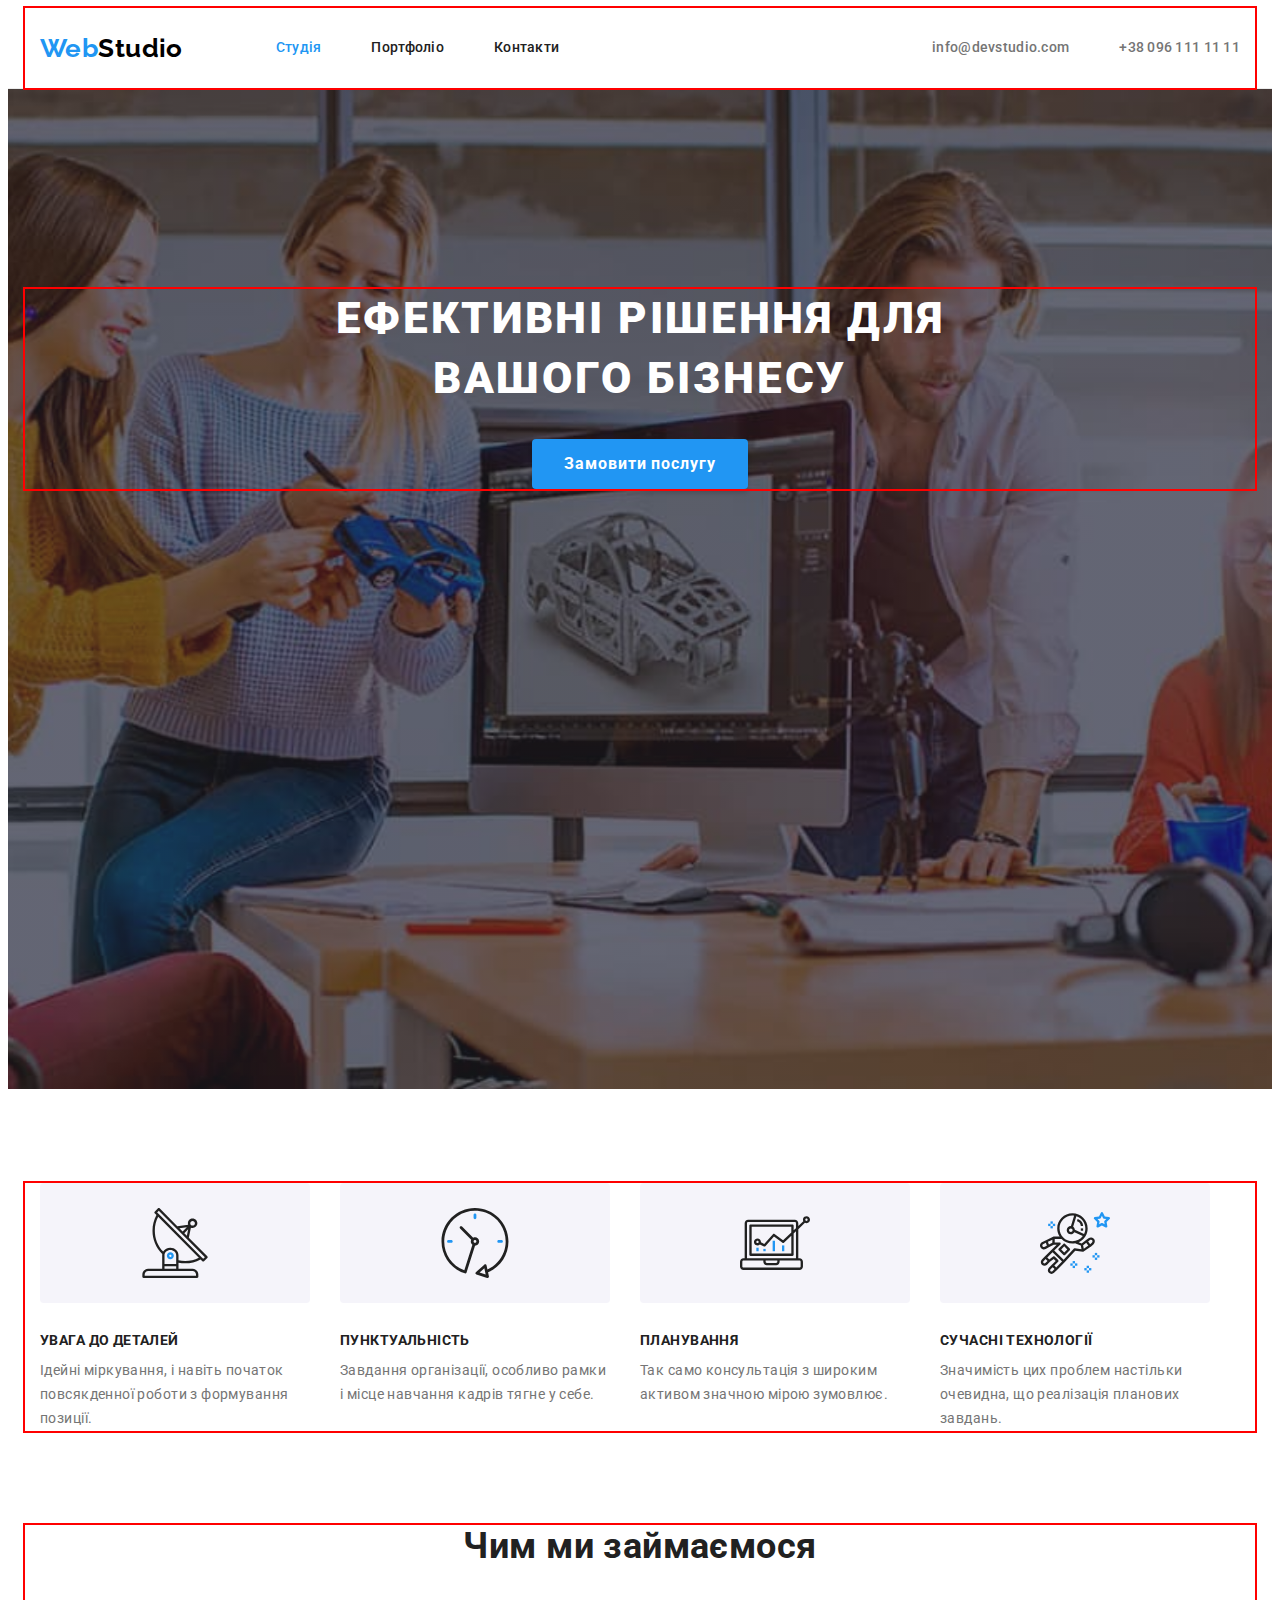
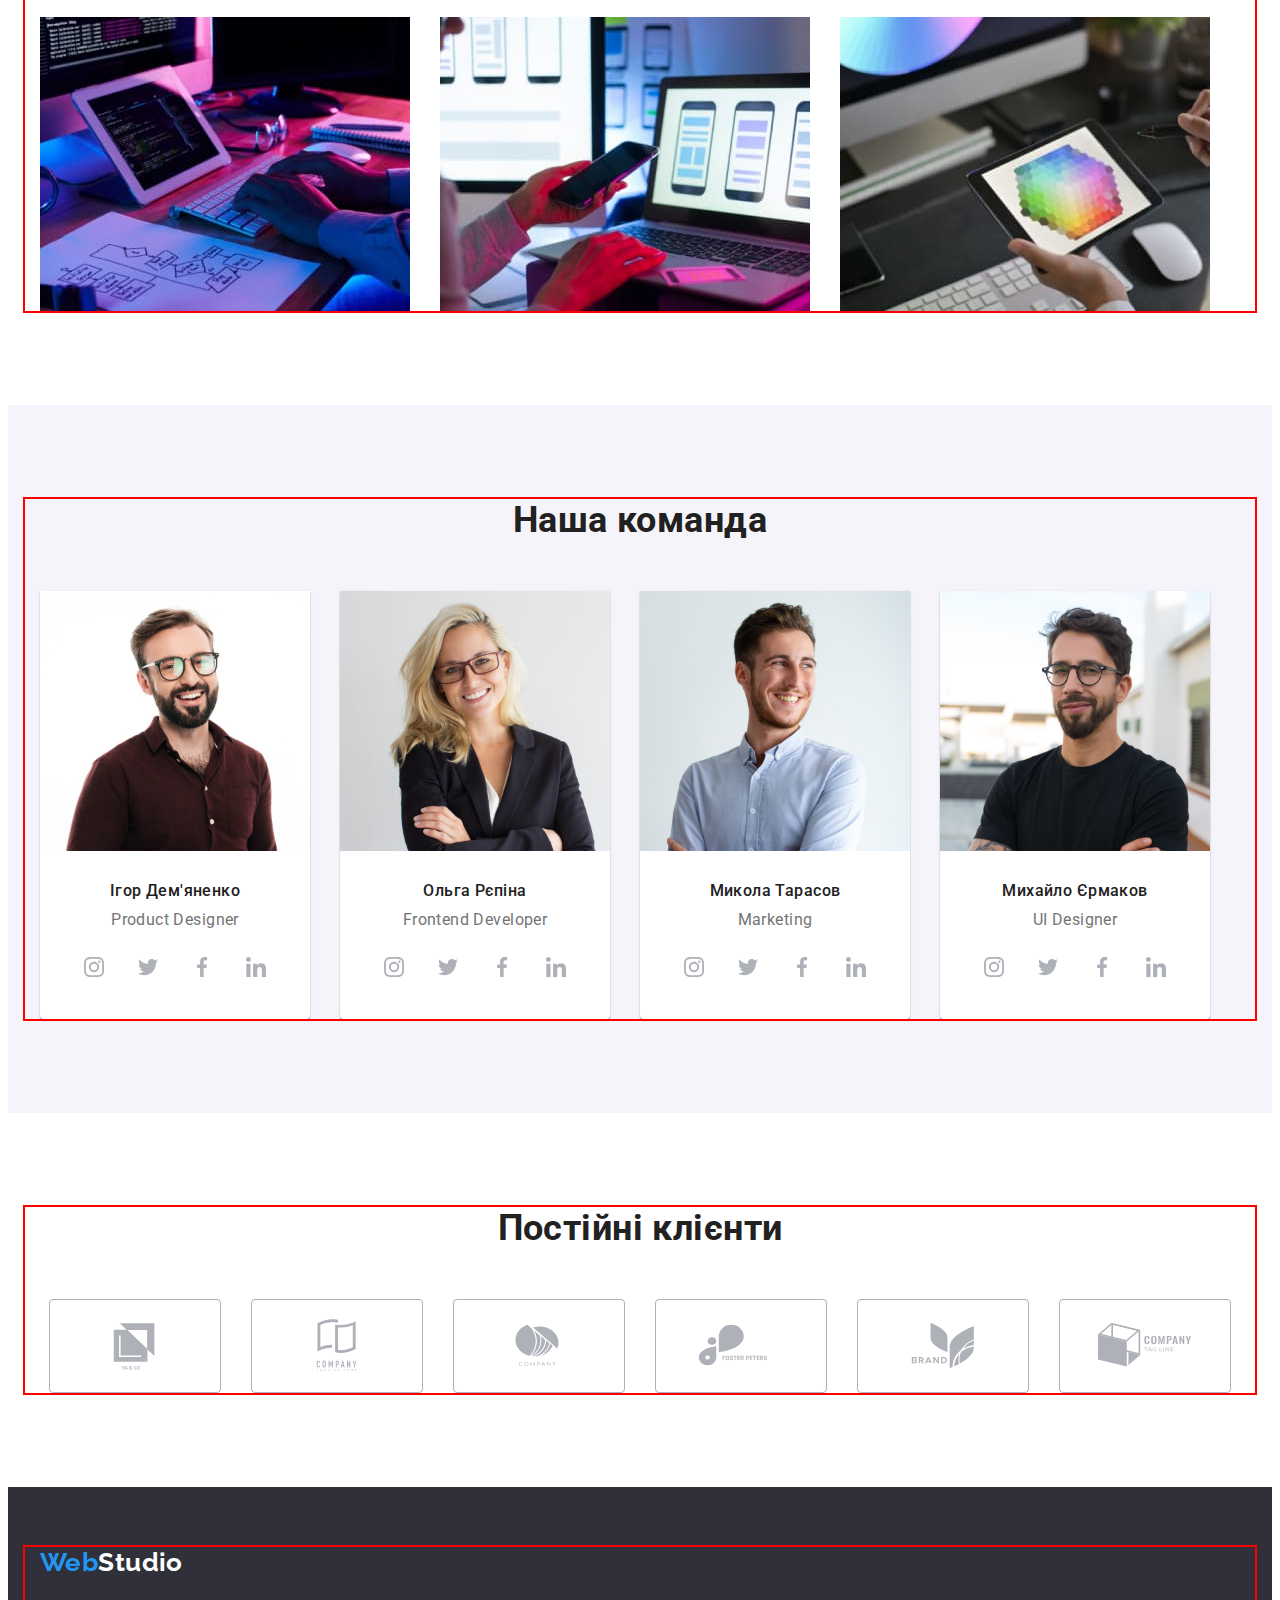
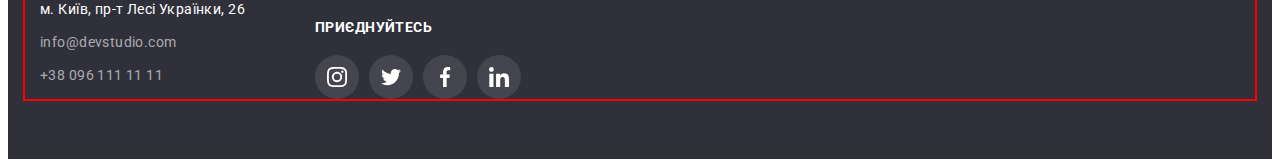
==== commit 23c5e3cc: "123" ====
--- a/index.html
+++ b/index.html
@@ -262,8 +262,9 @@
     </main>
     <!-- Футер -->
     <footer class="footer">
-      <div class="container">
-        <a href="./index.html" class="logo link">Web<span class="footer-logo-part">Studio</span></a>
+      <div class="footer-container container">
+        <div>
+          <a href="./index.html" class="logo link">Web<span class="footer-logo-part">Studio</span></a>
         <address class="footer-addres">
           <ul class="footer-list list">
             <li class="footer-item">
@@ -283,13 +284,14 @@
             </li>
           </ul>
         </address>
+        </div>
         <div class="join">
           <h3 class="join-title">Приєднуйтесь</h3>
           <ul class="join-list list">
-            <li class="join-item"><a class="join-link" href=""><svg class="client-icon" width="20" height="20"><use href="./images/symbol-defs.svg#icon-instagram"</use></svg></a></li>
-            <li class="join-item"><a class="join-link" href=""><svg class="client-icon" width="20" height="20"><use href="./images/symbol-defs.svg#icon-twitter"</use></svg></a></li>
-            <li class="join-item"><a class="join-link" href=""><svg class="client-icon" width="20" height="20"><use href="./images/symbol-defs.svg#icon-facebook"</use></svg></a></li>
-            <li class="join-item"><a class="join-link" href=""><svg class="client-icon" width="20" height="20"><use href="./images/symbol-defs.svg#icon-linkedin"</use></svg></a></li>
+            <li class="join-item"><a class="join-link" href=""><svg class="footer-soc-icon" width="20" height="20"><use href="./images/symbol-defs.svg#icon-instagram"</use></svg></a></li>
+            <li class="join-item"><a class="join-link" href=""><svg class="footer-soc-icon" width="20" height="20"><use href="./images/symbol-defs.svg#icon-twitter"</use></svg></a></li>
+            <li class="join-item"><a class="join-link" href=""><svg class="footer-soc-icon" width="20" height="20"><use href="./images/symbol-defs.svg#icon-facebook"</use></svg></a></li>
+            <li class="join-item"><a class="join-link" href=""><svg class="footer-soc-icon" width="20" height="20"><use href="./images/symbol-defs.svg#icon-linkedin"</use></svg></a></li>
           </ul>
         </div>
       </div>
--- a/css/style.css
+++ b/css/style.css
@@ -165,6 +165,9 @@
   background: var(--page-background);
   background-image: linear-gradient(rgba(47, 48, 58, 0.4), rgba(47, 48, 58, 0.4)),
     url(../images/hero-background.jpg);
+  background-repeat: no-repeat;
+  background-position: center;
+  background-size: cover;
 
   text-align: center;
 }
@@ -341,8 +344,6 @@
 
 .team-soc-list {
   display: flex;
-
-  /* width: 206px; */
   justify-content: center;
   gap: 10px;
   margin-right: 32px;
@@ -353,7 +354,6 @@
   width: 44px;
   height: 44px;
   border-radius: 50%;
-  /* background-color: red; */
   display: flex;
   align-items: center;
   justify-content: center;
@@ -376,18 +376,16 @@
   display: flex;
   justify-content: center;
   gap: 30px;
-  
 }
 
 .client-item {
-  
 }
 
 .client-link {
   display: flex;
   width: 170px;
   height: 92px;
-  border: 1px solid #AFB1B8;
+  border: 1px solid #afb1b8;
   border-radius: 4px;
   align-items: center;
   justify-content: center;
@@ -442,25 +440,49 @@
   color: rgba(255, 255, 255, 0.6);
 }
 
+.footer-container {
+  display: flex;
+}
+
 .join {
-
+  margin-left: 70px;
+  padding-top: 72px;
 }
 
 .join-title {
   font-weight: 700;
-font-size: 14px;
-line-height: 16px;
-letter-spacing: 0.03em;
-text-transform: uppercase;
-color: #FFFFFF;
+  font-size: 14px;
+  line-height: 16px;
+  letter-spacing: 0.03em;
+  text-transform: uppercase;
+  color: #ffffff;
+  margin-bottom: 20px;
 }
 
 .join-list {
-
+  display: flex;
+  gap: 10px;
 }
 
 .join-link {
-  
+  display: flex;
+  width: 44px;
+  height: 44px;
+  border-radius: 50%;
+  background: rgba(255, 255, 255, 0.1);
+  color: var(--primary-white-color);
+  align-items: center;
+  justify-content: center;
+}
+
+.footer-soc-icon {
+  fill: currentColor;
+}
+
+.join-link:hover,
+.join-link:focus {
+  background-color: var(--accent-color);
+  color: var(--accent-color);
 }
 /* -------Портфоліо-------- */
 
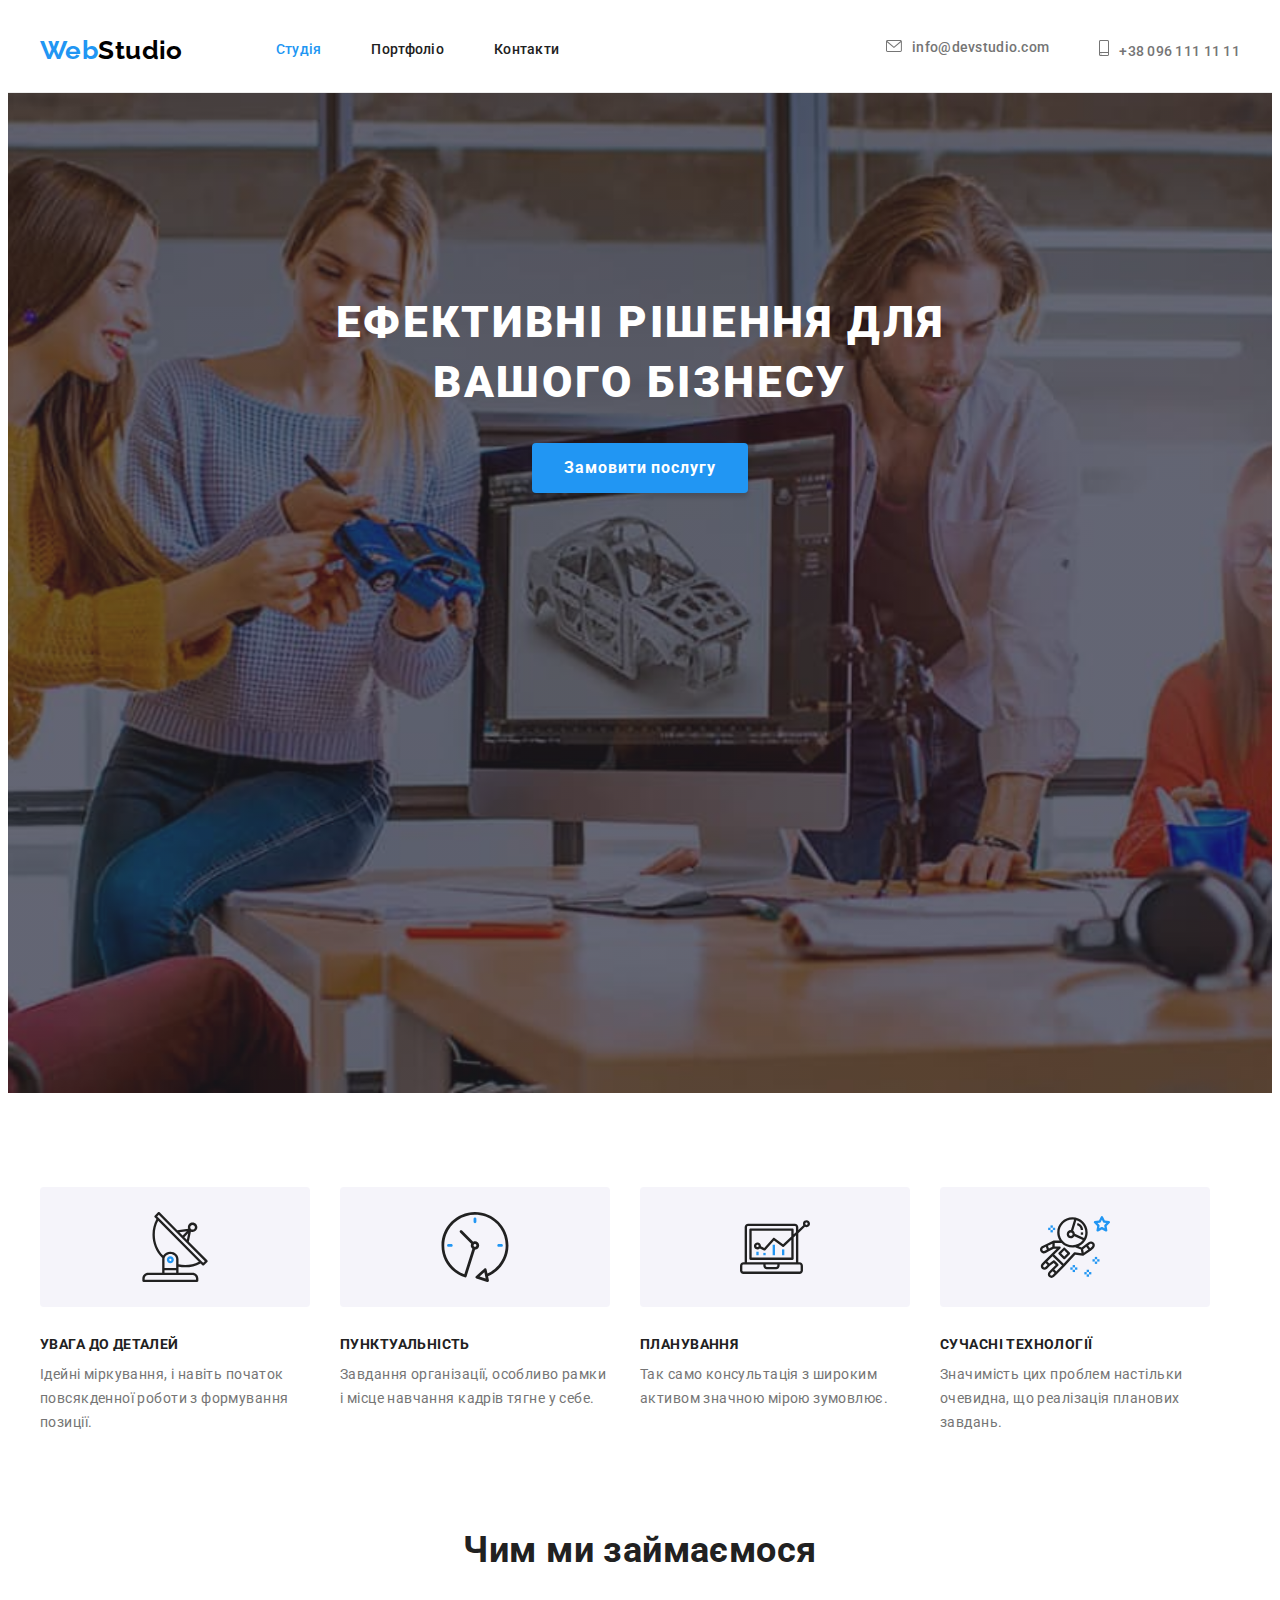
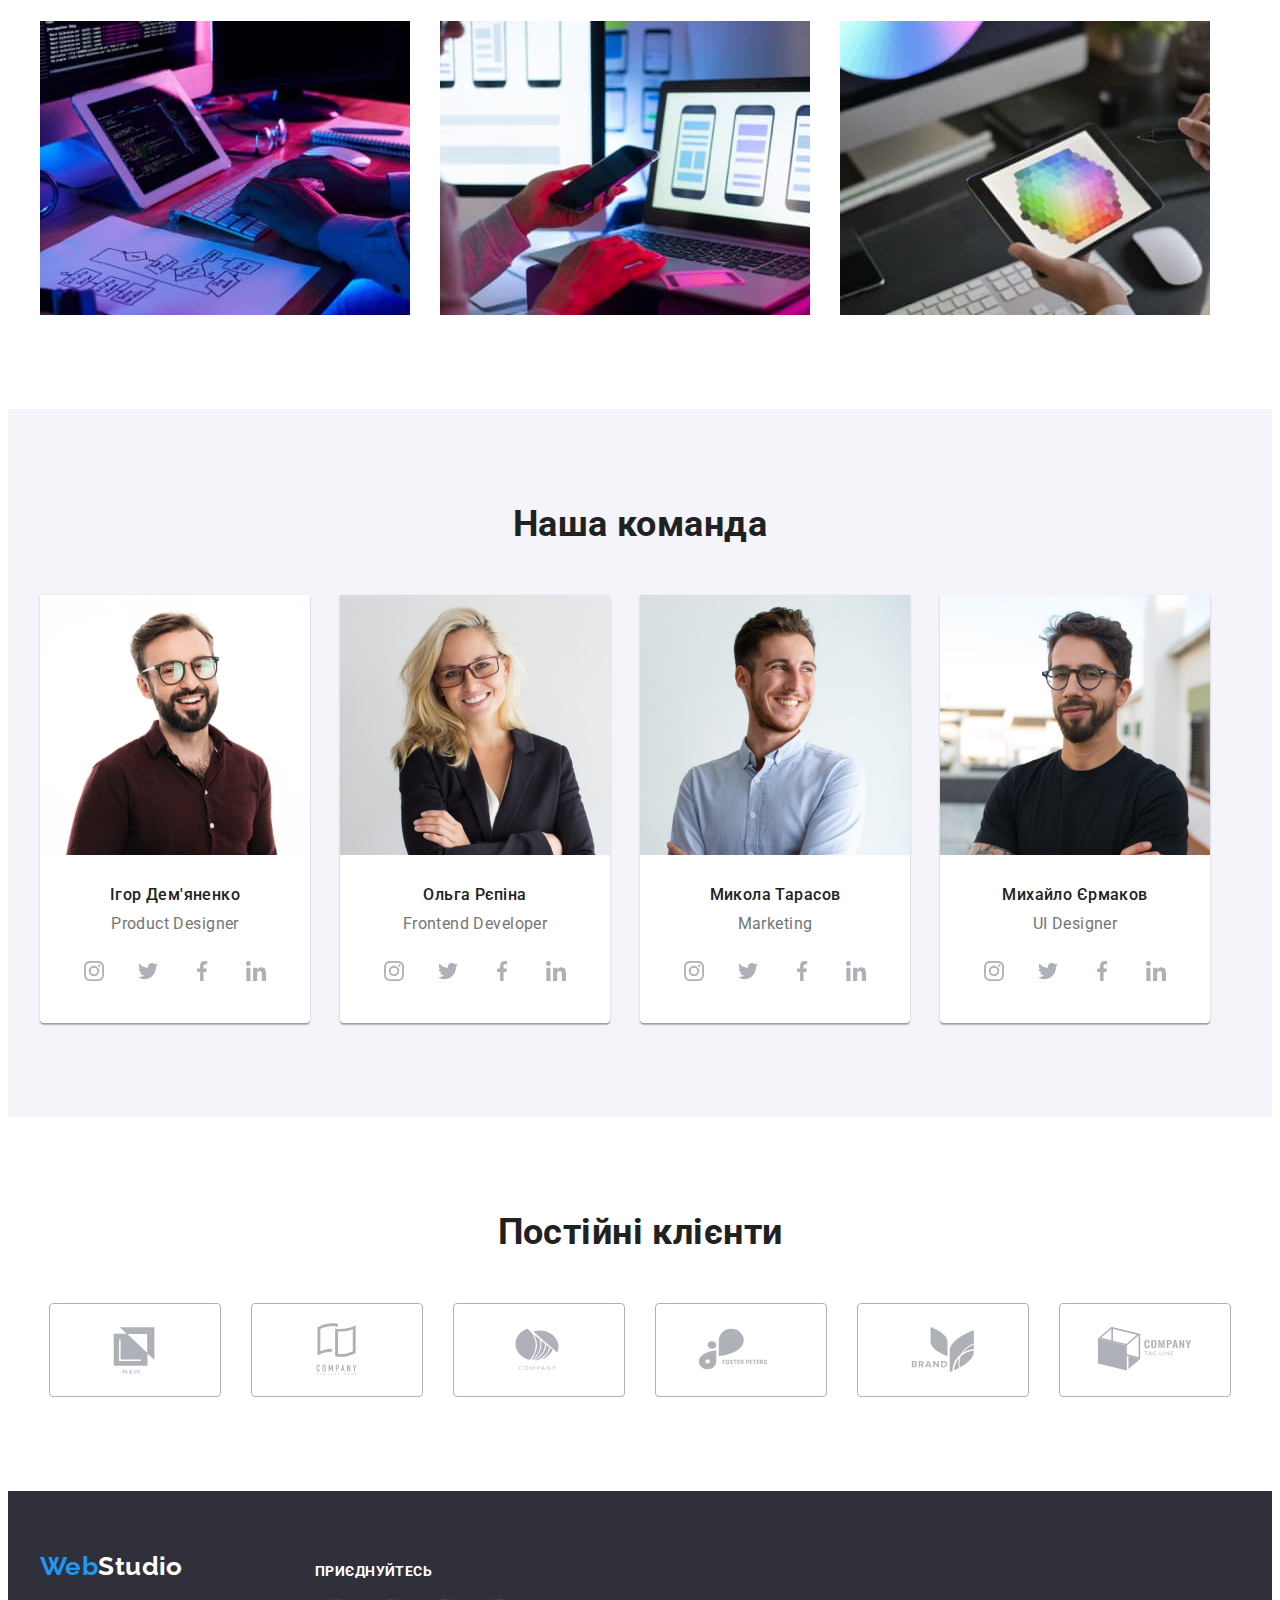
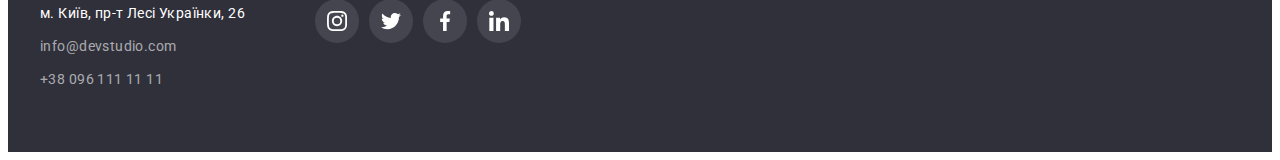
==== commit 9a63b6a5: "update" ====
--- a/index.html
+++ b/index.html
@@ -34,10 +34,10 @@
         </nav>
         <ul class="header-contact list">
           <li class="item">
-            <a href="mailto:info@devstudio.com" class="link">info@devstudio.com</a>
+            <a href="mailto:info@devstudio.com" class="link"><svg class="header-icon" width="16" height="12"><use href="./images/symbol-defs.svg#icon-envelope"></use></svg>info@devstudio.com</a>
           </li>
           <li class="item">
-            <a href="tel:+380961111111" class="link">+38 096 111 11 11</a>
+            <a href="tel:+380961111111" class="link"><svg class="header-icon" width="10" height="16"><use href="./images/symbol-defs.svg#icon-smartphone"></use></svg>+38 096 111 11 11</a>
           </li>
         </ul>
       </div>
--- a/css/style.css
+++ b/css/style.css
@@ -60,7 +60,7 @@
   width: 1200px;
   padding: 0 15px;
   margin: 0 auto;
-  outline: 2px solid red;
+  /* outline: 2px solid red; */
 }
 
 .link {
@@ -152,6 +152,12 @@
   letter-spacing: 0.02em;
   color: var(--text-color);
 }
+
+.header-icon {
+  margin-right: 10px;
+  fill: currentColor;
+}
+
 /* Hero */
 .hero {
   max-width: 1600px;
@@ -446,7 +452,7 @@
 
 .join {
   margin-left: 70px;
-  padding-top: 72px;
+  padding-top: 12px;
 }
 
 .join-title {
@@ -482,7 +488,6 @@
 .join-link:hover,
 .join-link:focus {
   background-color: var(--accent-color);
-  color: var(--accent-color);
 }
 /* -------Портфоліо-------- */
 
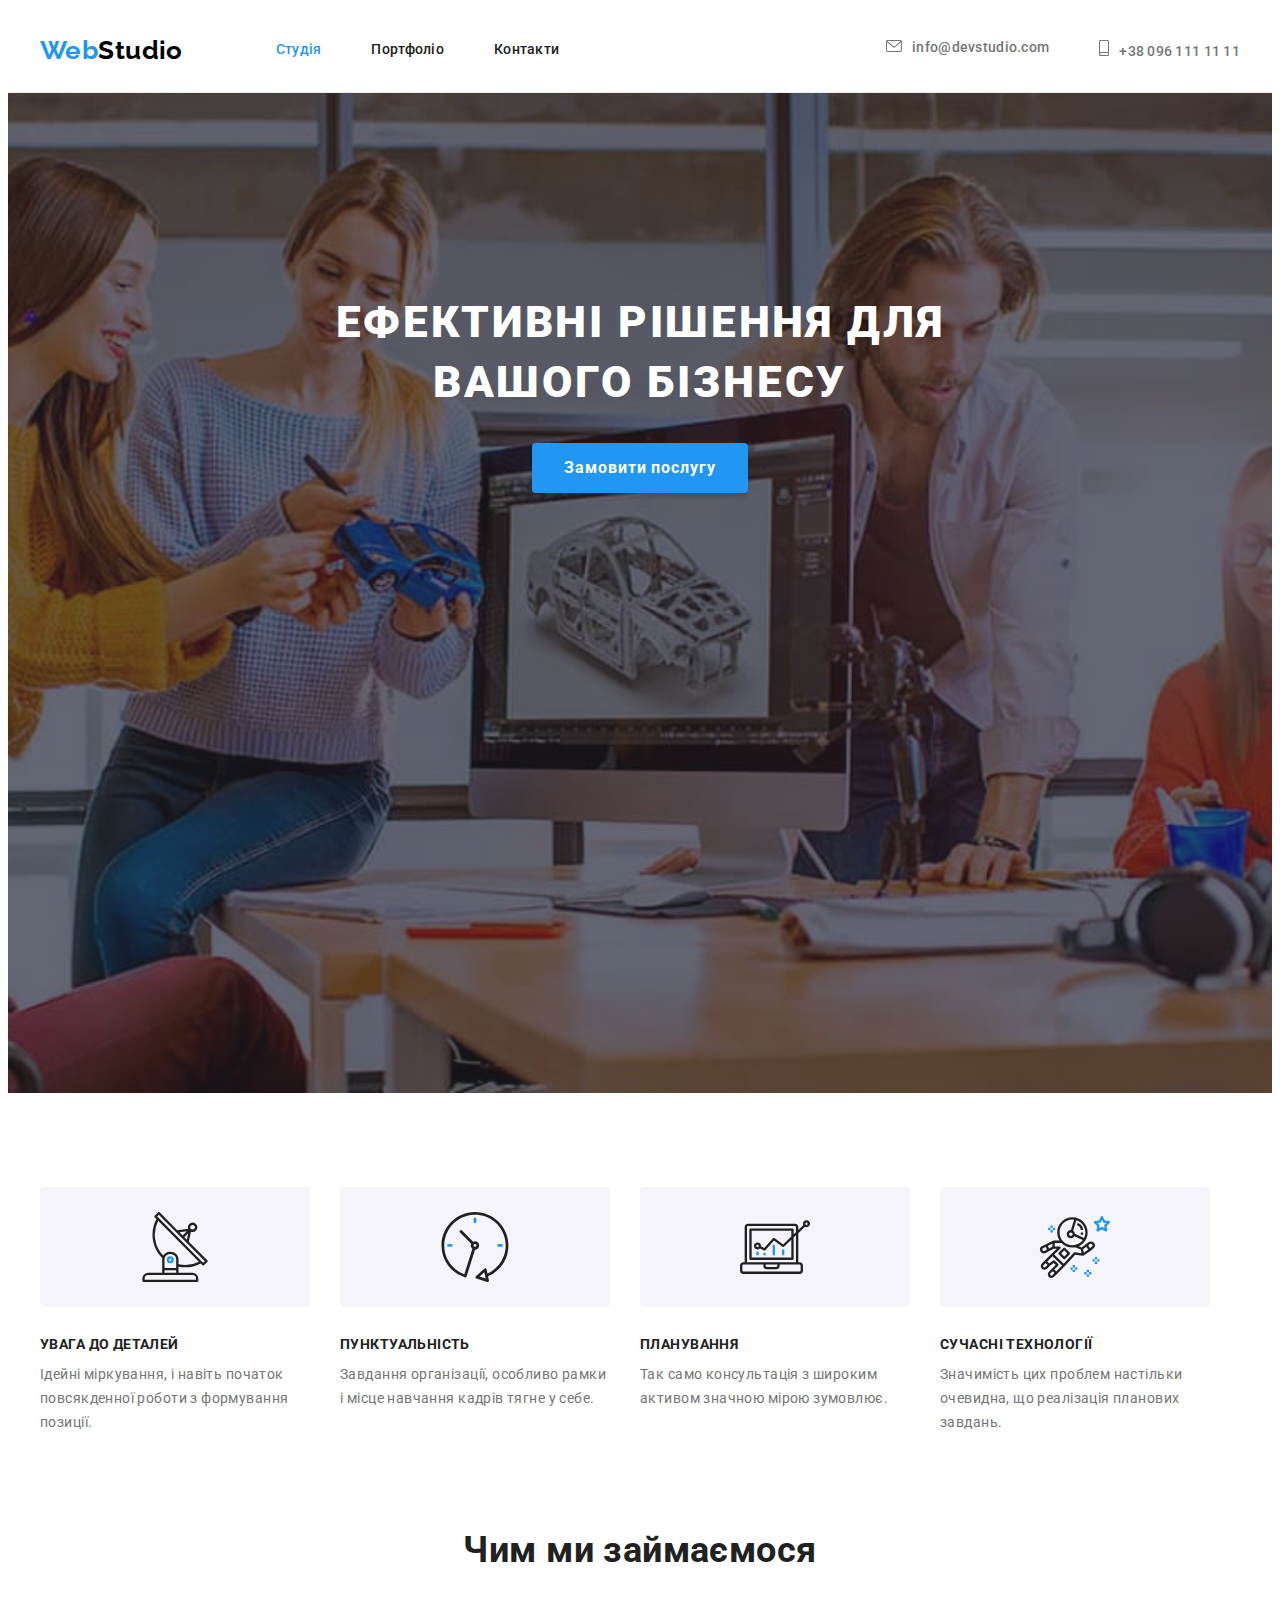
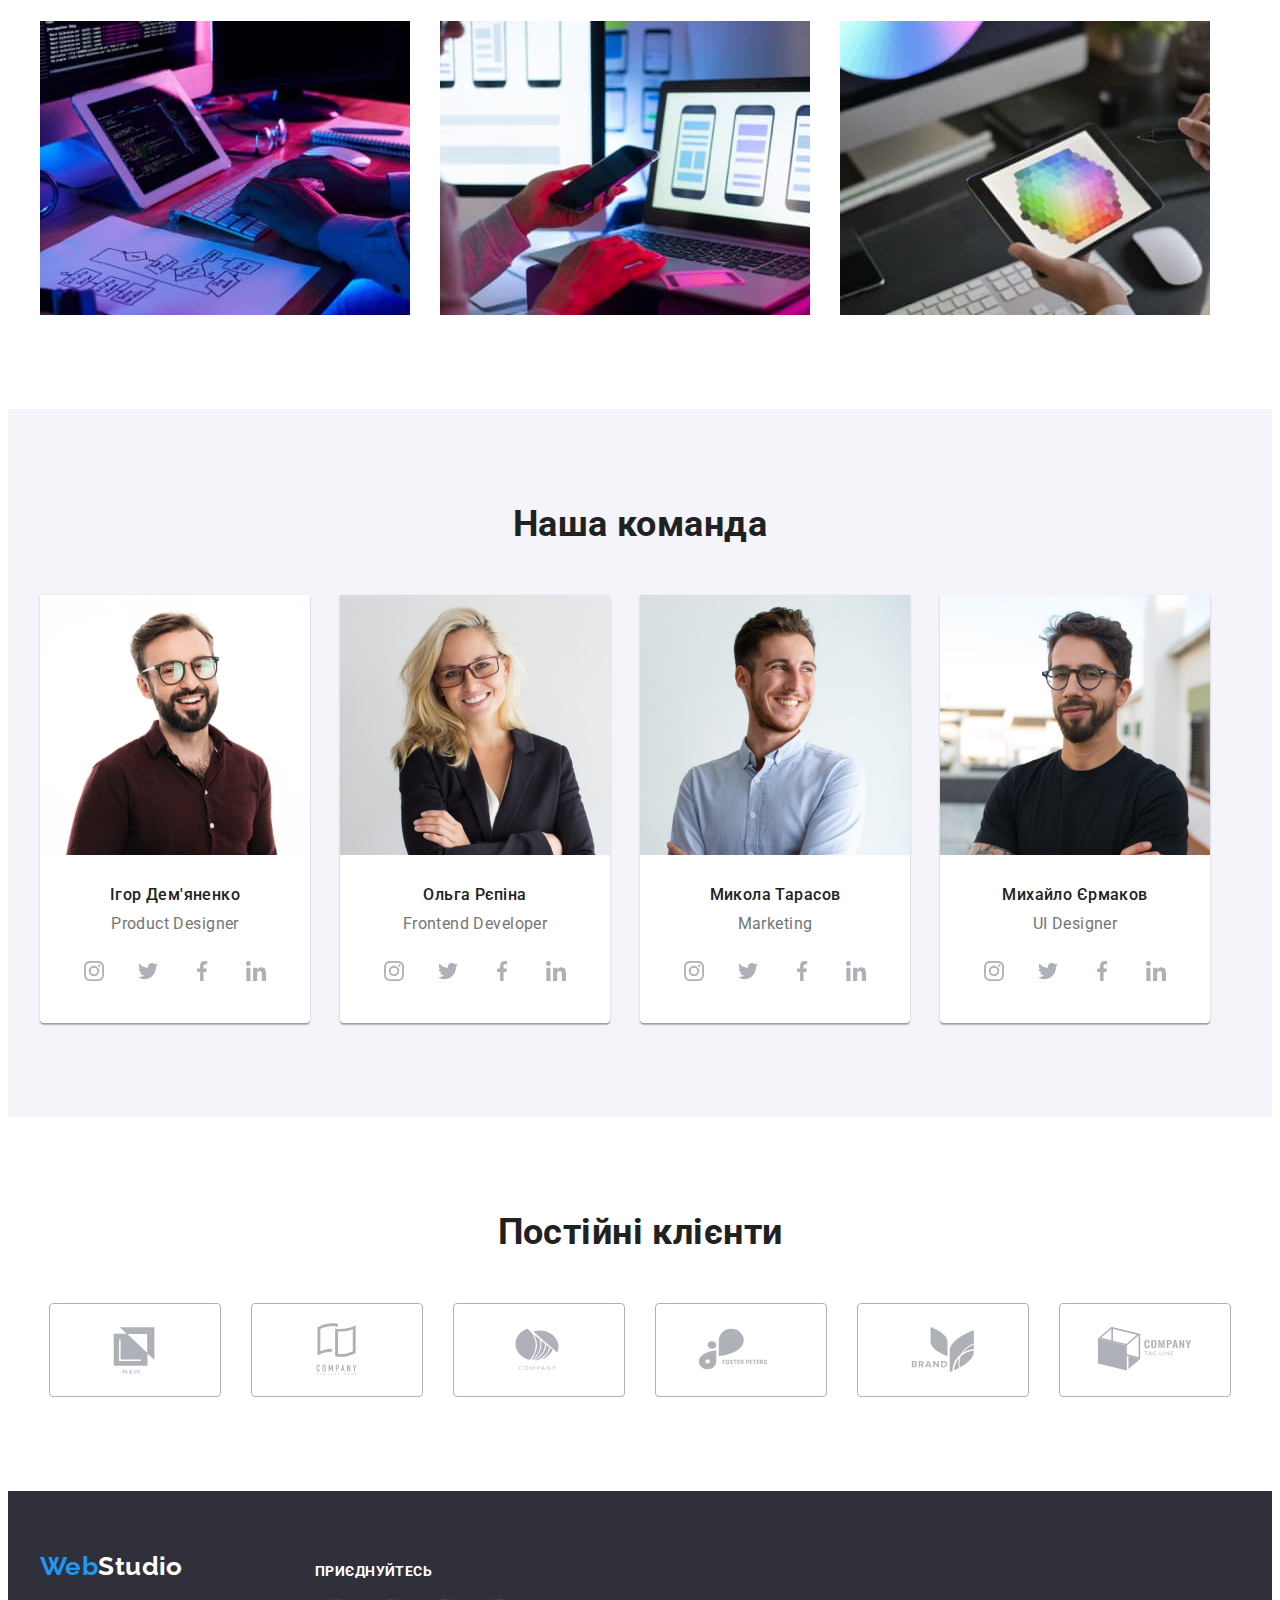
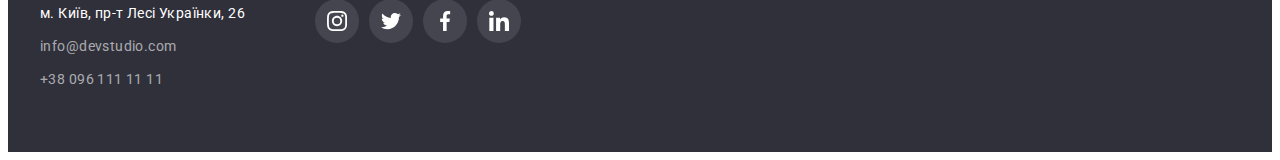
==== commit beece1cb: "1" ====
--- a/index.html
+++ b/index.html
@@ -34,10 +34,10 @@
         </nav>
         <ul class="header-contact list">
           <li class="item">
-            <a href="mailto:info@devstudio.com" class="link"><svg class="header-icon" width="16" height="12"><use href="./images/symbol-defs.svg#icon-envelope"></use></svg>info@devstudio.com</a>
+            <a href="mailto:info@devstudio.com" class="link"><svg class="header-icon" width="16" height="12"><use href="./images/icons.svg#icon-envelope"></use></svg>info@devstudio.com</a>
           </li>
           <li class="item">
-            <a href="tel:+380961111111" class="link"><svg class="header-icon" width="10" height="16"><use href="./images/symbol-defs.svg#icon-smartphone"></use></svg>+38 096 111 11 11</a>
+            <a href="tel:+380961111111" class="link"><svg class="header-icon" width="10" height="16"><use href="./images/icons.svg#icon-smartphone"></use></svg>+38 096 111 11 11</a>
           </li>
         </ul>
       </div>
@@ -118,25 +118,25 @@
                   <li class="team-soc-item">
                     <a class="team-soc-link" href=""
                       ><svg class="team-soc-icon" width="20" height="20">
-                        <use href="./images/symbol-defs.svg#icon-instagram"></use></svg
-                    ></a>
-                  </li>
-                  <li class="team-soc-item">
-                    <a class="team-soc-link" href=""
-                      ><svg class="team-soc-icon" width="20" height="20">
-                        <use href="./images/symbol-defs.svg#icon-twitter"></use></svg
-                    ></a>
-                  </li>
-                  <li class="team-soc-item">
-                    <a class="team-soc-link" href=""
-                      ><svg class="team-soc-icon" width="20" height="20">
-                        <use href="./images/symbol-defs.svg#icon-facebook"></use></svg
-                    ></a>
-                  </li>
-                  <li class="team-soc-item">
-                    <a class="team-soc-link" href=""
-                      ><svg class="team-soc-icon" width="20" height="20">
-                        <use href="./images/symbol-defs.svg#icon-linkedin"></use></svg
+                        <use href="./images/icons.svg#icon-instagram"></use></svg
+                    ></a>
+                  </li>
+                  <li class="team-soc-item">
+                    <a class="team-soc-link" href=""
+                      ><svg class="team-soc-icon" width="20" height="20">
+                        <use href="./images/icons.svg#icon-twitter"></use></svg
+                    ></a>
+                  </li>
+                  <li class="team-soc-item">
+                    <a class="team-soc-link" href=""
+                      ><svg class="team-soc-icon" width="20" height="20">
+                        <use href="./images/icons.svg#icon-facebook"></use></svg
+                    ></a>
+                  </li>
+                  <li class="team-soc-item">
+                    <a class="team-soc-link" href=""
+                      ><svg class="team-soc-icon" width="20" height="20">
+                        <use href="./images/icons.svg#icon-linkedin"></use></svg
                     ></a>
                   </li>
                 </ul>
@@ -151,25 +151,25 @@
                   <li class="team-soc-item">
                     <a class="team-soc-link" href=""
                       ><svg class="team-soc-icon" width="20" height="20">
-                        <use href="./images/symbol-defs.svg#icon-instagram"></use></svg
-                    ></a>
-                  </li>
-                  <li class="team-soc-item">
-                    <a class="team-soc-link" href=""
-                      ><svg class="team-soc-icon" width="20" height="20">
-                        <use href="./images/symbol-defs.svg#icon-twitter"></use></svg
-                    ></a>
-                  </li>
-                  <li class="team-soc-item">
-                    <a class="team-soc-link" href=""
-                      ><svg class="team-soc-icon" width="20" height="20">
-                        <use href="./images/symbol-defs.svg#icon-facebook"></use></svg
-                    ></a>
-                  </li>
-                  <li class="team-soc-item">
-                    <a class="team-soc-link" href=""
-                      ><svg class="team-soc-icon" width="20" height="20">
-                        <use href="./images/symbol-defs.svg#icon-linkedin"></use></svg
+                        <use href="./images/icons.svg#icon-instagram"></use></svg
+                    ></a>
+                  </li>
+                  <li class="team-soc-item">
+                    <a class="team-soc-link" href=""
+                      ><svg class="team-soc-icon" width="20" height="20">
+                        <use href="./images/icons.svg#icon-twitter"></use></svg
+                    ></a>
+                  </li>
+                  <li class="team-soc-item">
+                    <a class="team-soc-link" href=""
+                      ><svg class="team-soc-icon" width="20" height="20">
+                        <use href="./images/icons.svg#icon-facebook"></use></svg
+                    ></a>
+                  </li>
+                  <li class="team-soc-item">
+                    <a class="team-soc-link" href=""
+                      ><svg class="team-soc-icon" width="20" height="20">
+                        <use href="./images/icons.svg#icon-linkedin"></use></svg
                     ></a>
                   </li>
                 </ul>
@@ -184,25 +184,25 @@
                   <li class="team-soc-item">
                     <a class="team-soc-link" href=""
                       ><svg class="team-soc-icon" width="20" height="20">
-                        <use href="./images/symbol-defs.svg#icon-instagram"></use></svg
-                    ></a>
-                  </li>
-                  <li class="team-soc-item">
-                    <a class="team-soc-link" href=""
-                      ><svg class="team-soc-icon" width="20" height="20">
-                        <use href="./images/symbol-defs.svg#icon-twitter"></use></svg
-                    ></a>
-                  </li>
-                  <li class="team-soc-item">
-                    <a class="team-soc-link" href=""
-                      ><svg class="team-soc-icon" width="20" height="20">
-                        <use href="./images/symbol-defs.svg#icon-facebook"></use></svg
-                    ></a>
-                  </li>
-                  <li class="team-soc-item">
-                    <a class="team-soc-link" href=""
-                      ><svg class="team-soc-icon" width="20" height="20">
-                        <use href="./images/symbol-defs.svg#icon-linkedin"></use></svg
+                        <use href="./images/icons.svg#icon-instagram"></use></svg
+                    ></a>
+                  </li>
+                  <li class="team-soc-item">
+                    <a class="team-soc-link" href=""
+                      ><svg class="team-soc-icon" width="20" height="20">
+                        <use href="./images/icons.svg#icon-twitter"></use></svg
+                    ></a>
+                  </li>
+                  <li class="team-soc-item">
+                    <a class="team-soc-link" href=""
+                      ><svg class="team-soc-icon" width="20" height="20">
+                        <use href="./images/icons.svg#icon-facebook"></use></svg
+                    ></a>
+                  </li>
+                  <li class="team-soc-item">
+                    <a class="team-soc-link" href=""
+                      ><svg class="team-soc-icon" width="20" height="20">
+                        <use href="./images/icons.svg#icon-linkedin"></use></svg
                     ></a>
                   </li>
                 </ul>
@@ -217,25 +217,25 @@
                   <li class="team-soc-item">
                     <a class="team-soc-link" href=""
                       ><svg class="team-soc-icon" width="20" height="20">
-                        <use href="./images/symbol-defs.svg#icon-instagram"></use></svg
-                    ></a>
-                  </li>
-                  <li class="team-soc-item">
-                    <a class="team-soc-link" href=""
-                      ><svg class="team-soc-icon" width="20" height="20">
-                        <use href="./images/symbol-defs.svg#icon-twitter"></use></svg
-                    ></a>
-                  </li>
-                  <li class="team-soc-item">
-                    <a class="team-soc-link" href=""
-                      ><svg class="team-soc-icon" width="20" height="20">
-                        <use href="./images/symbol-defs.svg#icon-facebook"></use></svg
-                    ></a>
-                  </li>
-                  <li class="team-soc-item">
-                    <a class="team-soc-link" href=""
-                      ><svg class="team-soc-icon" width="20" height="20">
-                        <use href="./images/symbol-defs.svg#icon-linkedin"></use></svg
+                        <use href="./images/icons.svg#icon-instagram"></use></svg
+                    ></a>
+                  </li>
+                  <li class="team-soc-item">
+                    <a class="team-soc-link" href=""
+                      ><svg class="team-soc-icon" width="20" height="20">
+                        <use href="./images/icons.svg#icon-twitter"></use></svg
+                    ></a>
+                  </li>
+                  <li class="team-soc-item">
+                    <a class="team-soc-link" href=""
+                      ><svg class="team-soc-icon" width="20" height="20">
+                        <use href="./images/icons.svg#icon-facebook"></use></svg
+                    ></a>
+                  </li>
+                  <li class="team-soc-item">
+                    <a class="team-soc-link" href=""
+                      ><svg class="team-soc-icon" width="20" height="20">
+                        <use href="./images/icons.svg#icon-linkedin"></use></svg
                     ></a>
                   </li>
                 </ul>
@@ -249,12 +249,12 @@
         <div class="container">
           <h2 class="section-title">Постійні клієнти</h2>
           <ul class="client-list list">
-            <li class="client-item"><a class="client-link" href=""><svg class="client-icon" width="106" height="60"><use href="./images/symbol-defs.svg#icon-client1"</use></svg></a></li>
-            <li class="client-item"><a class="client-link" href=""><svg class="client-icon" width="106" height="60"><use href="./images/symbol-defs.svg#icon-client2"</use></svg></a></li>
-            <li class="client-item"><a class="client-link" href=""><svg class="client-icon" width="106" height="60"><use href="./images/symbol-defs.svg#icon-client3"</use></svg></a></li>
-            <li class="client-item"><a class="client-link" href=""><svg class="client-icon" width="106" height="60"><use href="./images/symbol-defs.svg#icon-client4"</use></svg></a></li>
-            <li class="client-item"><a class="client-link" href=""><svg class="client-icon" width="106" height="60"><use href="./images/symbol-defs.svg#icon-client5"</use></svg></a></li>
-            <li class="client-item"><a class="client-link" href=""><svg class="client-icon" width="106" height="60"><use href="./images/symbol-defs.svg#icon-client6"</use></svg></a></li>
+            <li class="client-item"><a class="client-link" href=""><svg class="client-icon" width="106" height="60"><use href="./images/icons.svg#icon-client1"</use></svg></a></li>
+            <li class="client-item"><a class="client-link" href=""><svg class="client-icon" width="106" height="60"><use href="./images/icons.svg#icon-client2"</use></svg></a></li>
+            <li class="client-item"><a class="client-link" href=""><svg class="client-icon" width="106" height="60"><use href="./images/icons.svg#icon-client3"</use></svg></a></li>
+            <li class="client-item"><a class="client-link" href=""><svg class="client-icon" width="106" height="60"><use href="./images/icons.svg#icon-client4"</use></svg></a></li>
+            <li class="client-item"><a class="client-link" href=""><svg class="client-icon" width="106" height="60"><use href="./images/icons.svg#icon-client5"</use></svg></a></li>
+            <li class="client-item"><a class="client-link" href=""><svg class="client-icon" width="106" height="60"><use href="./images/icons.svg#icon-client6"</use></svg></a></li>
           </ul>
         </div>
 
@@ -288,10 +288,10 @@
         <div class="join">
           <h3 class="join-title">Приєднуйтесь</h3>
           <ul class="join-list list">
-            <li class="join-item"><a class="join-link" href=""><svg class="footer-soc-icon" width="20" height="20"><use href="./images/symbol-defs.svg#icon-instagram"</use></svg></a></li>
-            <li class="join-item"><a class="join-link" href=""><svg class="footer-soc-icon" width="20" height="20"><use href="./images/symbol-defs.svg#icon-twitter"</use></svg></a></li>
-            <li class="join-item"><a class="join-link" href=""><svg class="footer-soc-icon" width="20" height="20"><use href="./images/symbol-defs.svg#icon-facebook"</use></svg></a></li>
-            <li class="join-item"><a class="join-link" href=""><svg class="footer-soc-icon" width="20" height="20"><use href="./images/symbol-defs.svg#icon-linkedin"</use></svg></a></li>
+            <li class="join-item"><a class="join-link" href=""><svg class="footer-soc-icon" width="20" height="20"><use href="./images/icons.svg#icon-instagram"</use></svg></a></li>
+            <li class="join-item"><a class="join-link" href=""><svg class="footer-soc-icon" width="20" height="20"><use href="./images/icons.svg#icon-twitter"</use></svg></a></li>
+            <li class="join-item"><a class="join-link" href=""><svg class="footer-soc-icon" width="20" height="20"><use href="./images/icons.svg#icon-facebook"</use></svg></a></li>
+            <li class="join-item"><a class="join-link" href=""><svg class="footer-soc-icon" width="20" height="20"><use href="./images/icons.svg#icon-linkedin"</use></svg></a></li>
           </ul>
         </div>
       </div>
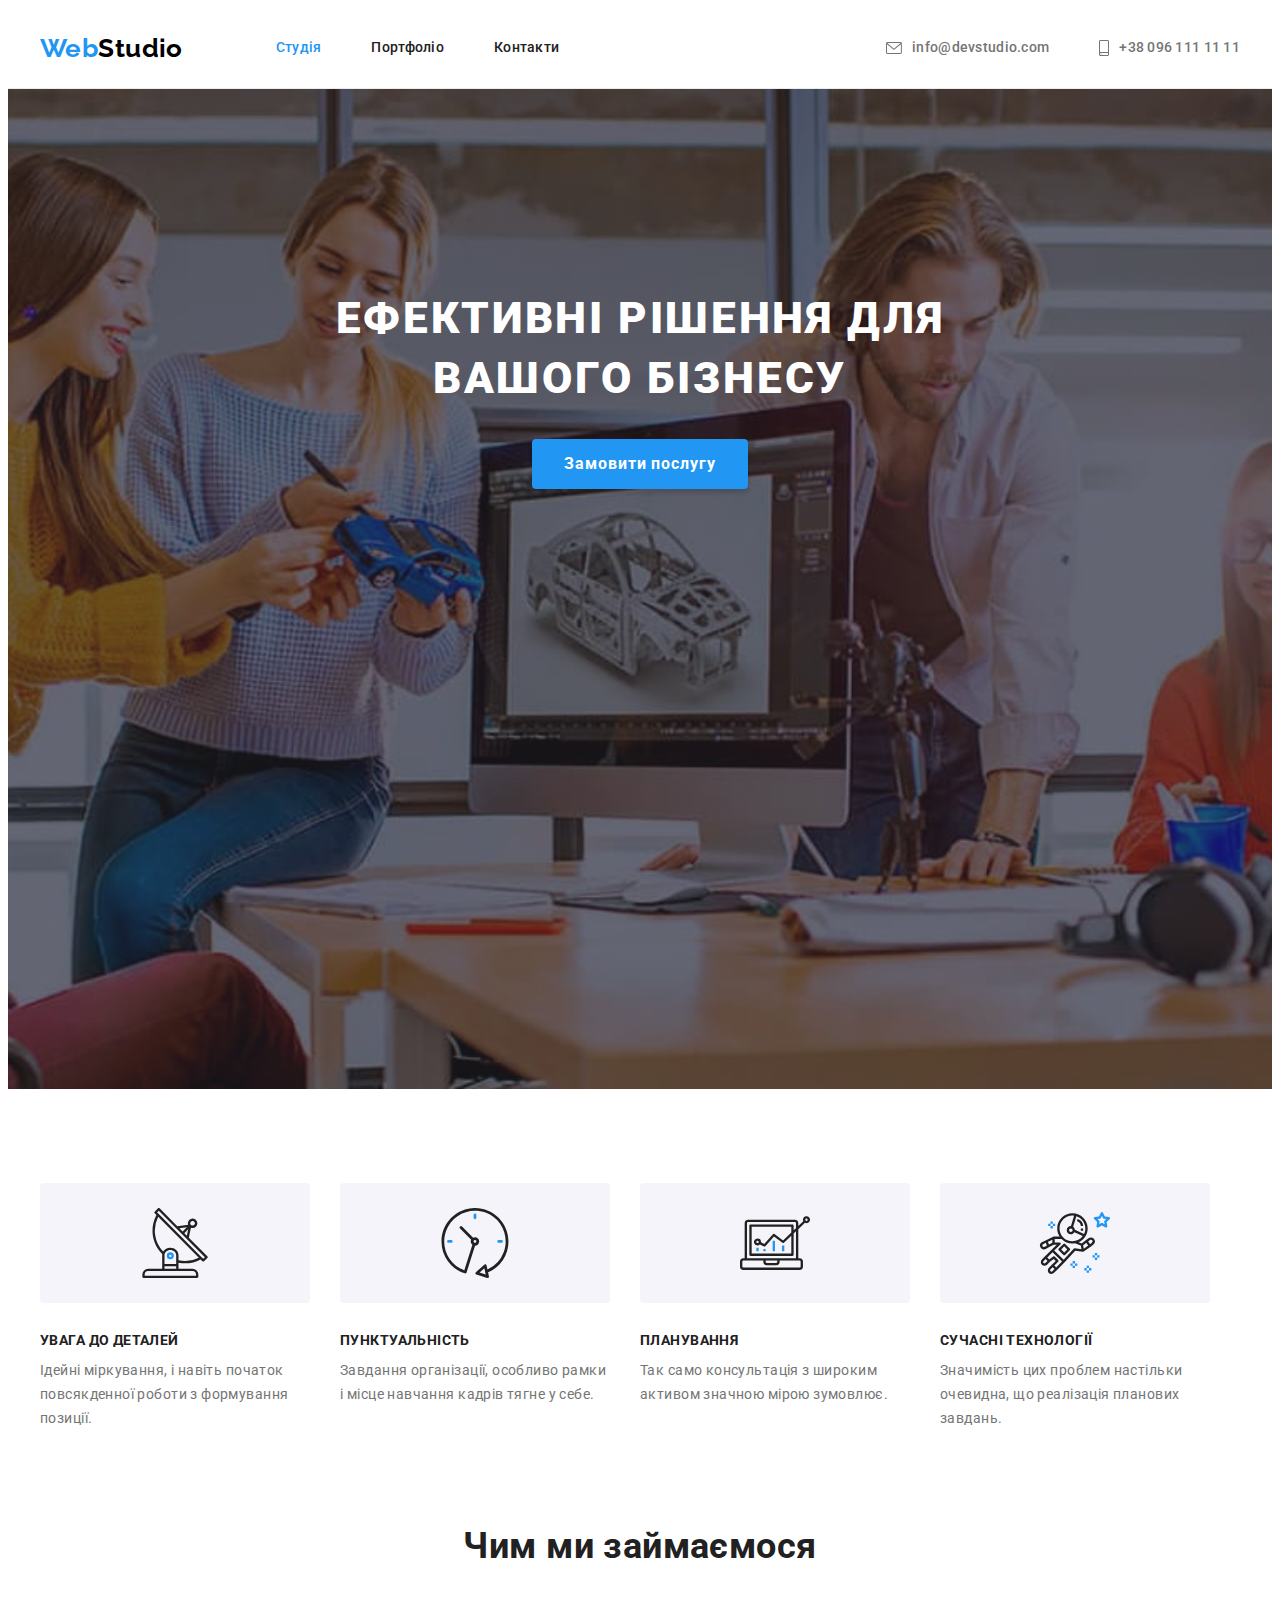
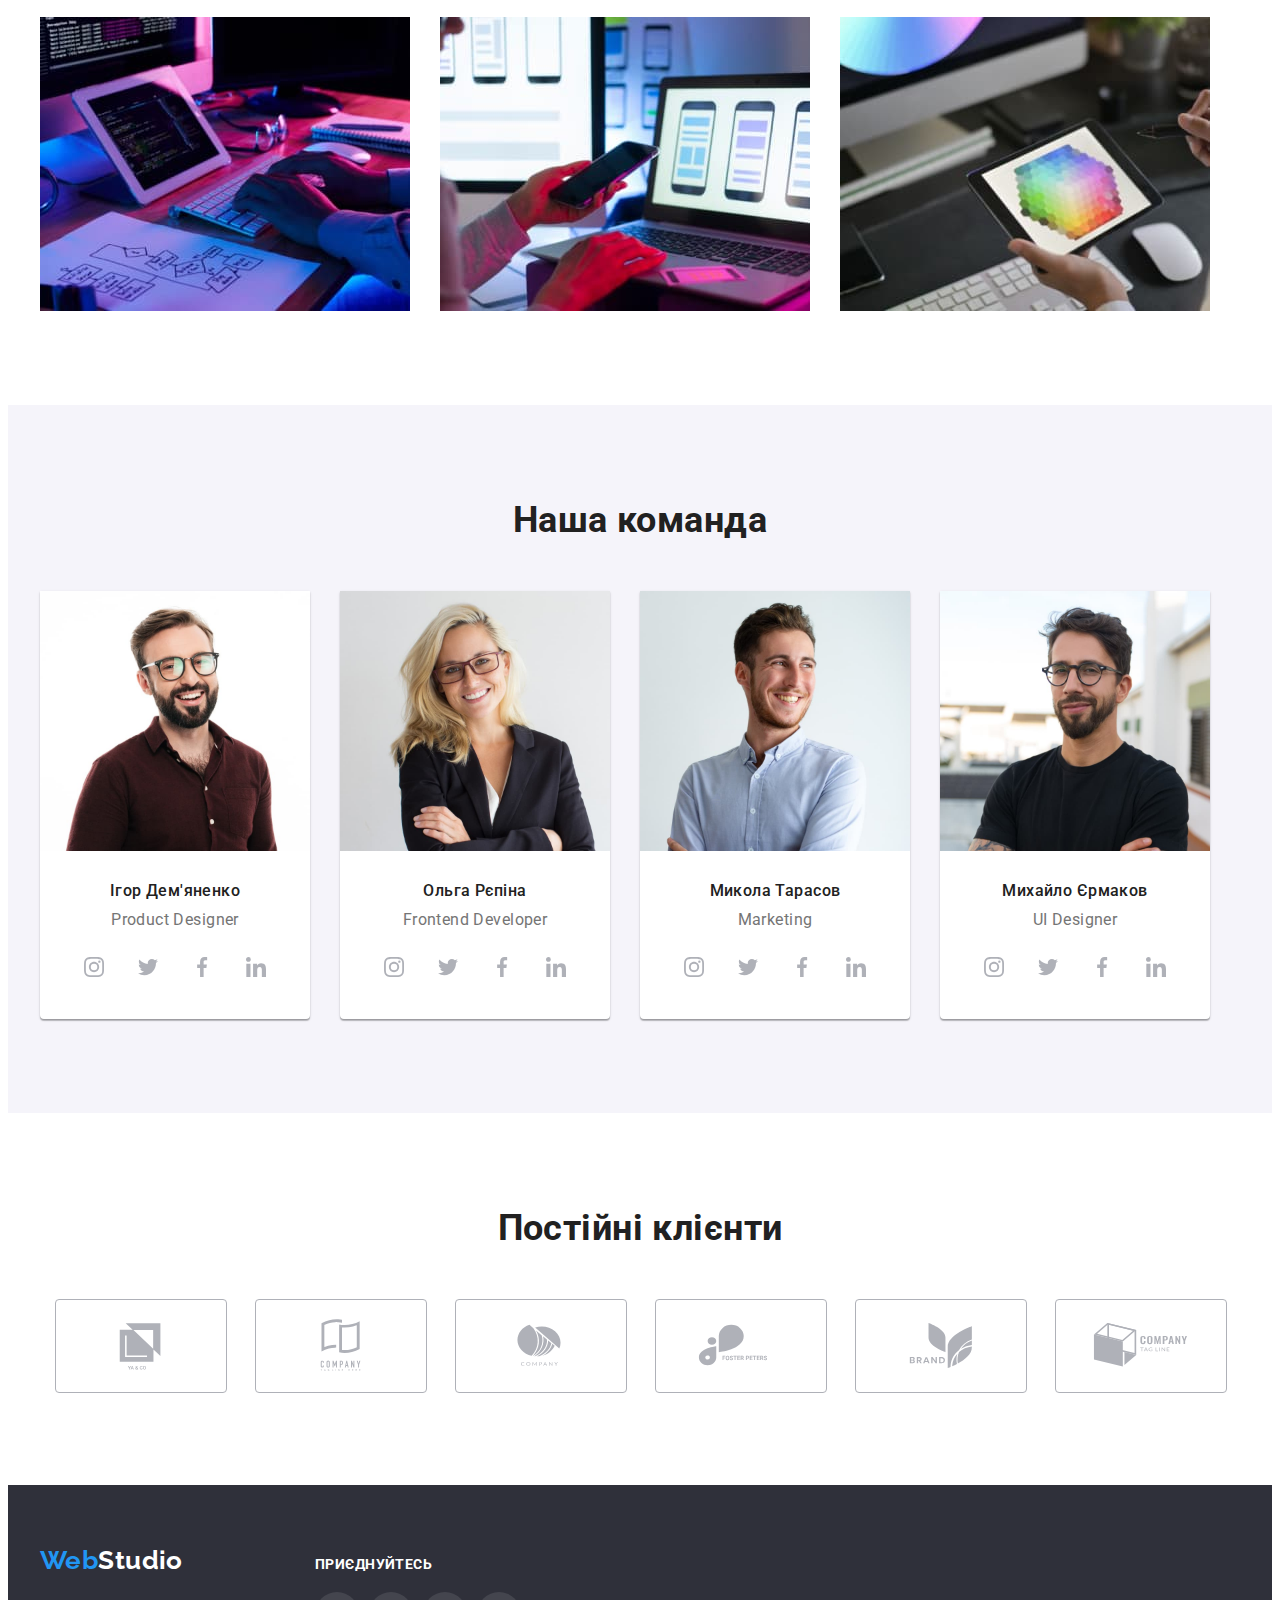
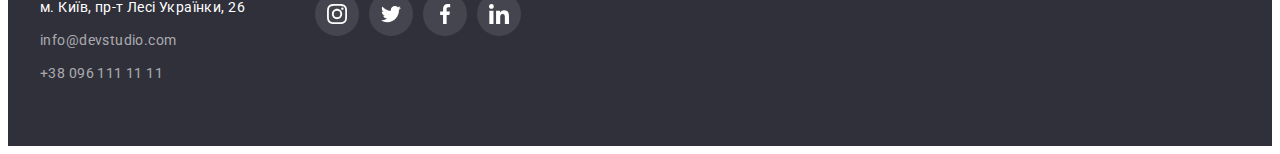
==== commit 0ae859da: "uppdate" ====
--- a/index.html
+++ b/index.html
@@ -45,7 +45,7 @@
     <!-- Основний контент -->
     <main>
       <!-- Герой -->
-      <section class="section hero">
+      <section class="hero">
         <div class="container">
           <h1 class="hero-title">Ефективні рішення для вашого бізнесу</h1>
           <button type="button" class="hero-btn">Замовити послугу</button>
@@ -286,7 +286,7 @@
         </address>
         </div>
         <div class="join">
-          <h3 class="join-title">Приєднуйтесь</h3>
+          <p class="join-title">Приєднуйтесь</p>
           <ul class="join-list list">
             <li class="join-item"><a class="join-link" href=""><svg class="footer-soc-icon" width="20" height="20"><use href="./images/icons.svg#icon-instagram"</use></svg></a></li>
             <li class="join-item"><a class="join-link" href=""><svg class="footer-soc-icon" width="20" height="20"><use href="./images/icons.svg#icon-twitter"</use></svg></a></li>
--- a/css/style.css
+++ b/css/style.css
@@ -125,7 +125,7 @@
 .header-contact .link:hover,
 .header-contact .link:focus {
   color: var(--accent-color);
-  text-decoration: underline;
+  
 }
 
 .current {
@@ -134,6 +134,7 @@
 
 .header-contact {
   display: flex;
+  align-items: center;
   margin-left: auto;
 }
 
@@ -142,15 +143,15 @@
 }
 
 .header-contact .link {
-  display: block;
+  display: flex;
   padding-top: 32px;
   padding-bottom: 32px;
   font-family: inherit;
   font-weight: 500;
-  /* font-size: 14px; */
   line-height: 1.14;
   letter-spacing: 0.02em;
   color: var(--text-color);
+  align-items: center;
 }
 
 .header-icon {
@@ -356,9 +357,14 @@
   margin-left: 32px;
 }
 
-.team-soc-link {
+.team-soc-item {
   width: 44px;
   height: 44px;
+}
+
+.team-soc-link {
+  width: 100%;
+  height: 100%;
   border-radius: 50%;
   display: flex;
   align-items: center;
@@ -385,12 +391,14 @@
 }
 
 .client-item {
-}
-
-.client-link {
-  display: flex;
   width: 170px;
   height: 92px;
+}
+
+.client-link {
+  display: flex;
+  width: 100%;
+  height: 100%;
   border: 1px solid #afb1b8;
   border-radius: 4px;
   align-items: center;
@@ -448,11 +456,11 @@
 
 .footer-container {
   display: flex;
+  align-items: baseline;
 }
 
 .join {
   margin-left: 70px;
-  padding-top: 12px;
 }
 
 .join-title {
@@ -470,10 +478,15 @@
   gap: 10px;
 }
 
-.join-link {
-  display: flex;
+.join-item {
   width: 44px;
   height: 44px;
+}
+
+.join-link {
+  display: flex;
+  width: 100%;
+  height: 100%;
   border-radius: 50%;
   background: rgba(255, 255, 255, 0.1);
   color: var(--primary-white-color);
@@ -511,21 +524,6 @@
   padding-right: 0;
 }
 
-/* .portfolio-nav-btn .list {
-  display: flex;
-  justify-content: center;
-  gap: 8px;
-} */
-
-/* .portfolio-nav-btn {
-  padding-bottom: 50px;
-} */
-
-/* .portfolio-galary .list {
-  display: flex;
-  flex-wrap: wrap;
-  padding-right: 0;
-} */
 
 .list-galary .item {
   width: calc((100% - 60px) / 3);
@@ -540,7 +538,7 @@
   margin-bottom: 0;
 }
 
-.portfolio-item {
+.portfolio-title {
   margin-bottom: 4px;
   font-weight: 700;
   font-size: 18px;
@@ -574,11 +572,26 @@
 .portfolio-btn:focus {
   background-color: var(--accent-color);
   color: var(--primary-white-color);
+  box-shadow: 0px 3px 1px rgba(0, 0, 0, 0.1), 0px 1px 2px rgba(0, 0, 0, 0.08),
+    0px 2px 2px rgba(0, 0, 0, 0.12);
 }
 .portfolio-card {
   padding: 20px 24px;
   border-right: 1px solid #eeeeee;
   border-bottom: 1px solid #eeeeee;
   border-left: 1px solid #eeeeee;
-  /* border: 1px solid #eeeeee; */
-}
+}
+
+.portfolio-item:hover,
+.portfolio-item:focus {
+  box-shadow: 0px 1px 1px rgba(0, 0, 0, 0.12), 0px 4px 4px rgba(0, 0, 0, 0.06), 1px 4px 6px rgba(0, 0, 0, 0.16);
+}
+
+/* .portfolio-galary-link {
+  display: block;
+}
+
+.portfolio-galary-link:hover,
+.portfolio-galary-link:focus {
+  box-shadow: 0px 1px 1px rgba(0, 0, 0, 0.12), 0px 4px 4px rgba(0, 0, 0, 0.06), 1px 4px 6px rgba(0, 0, 0, 0.16);
+} */